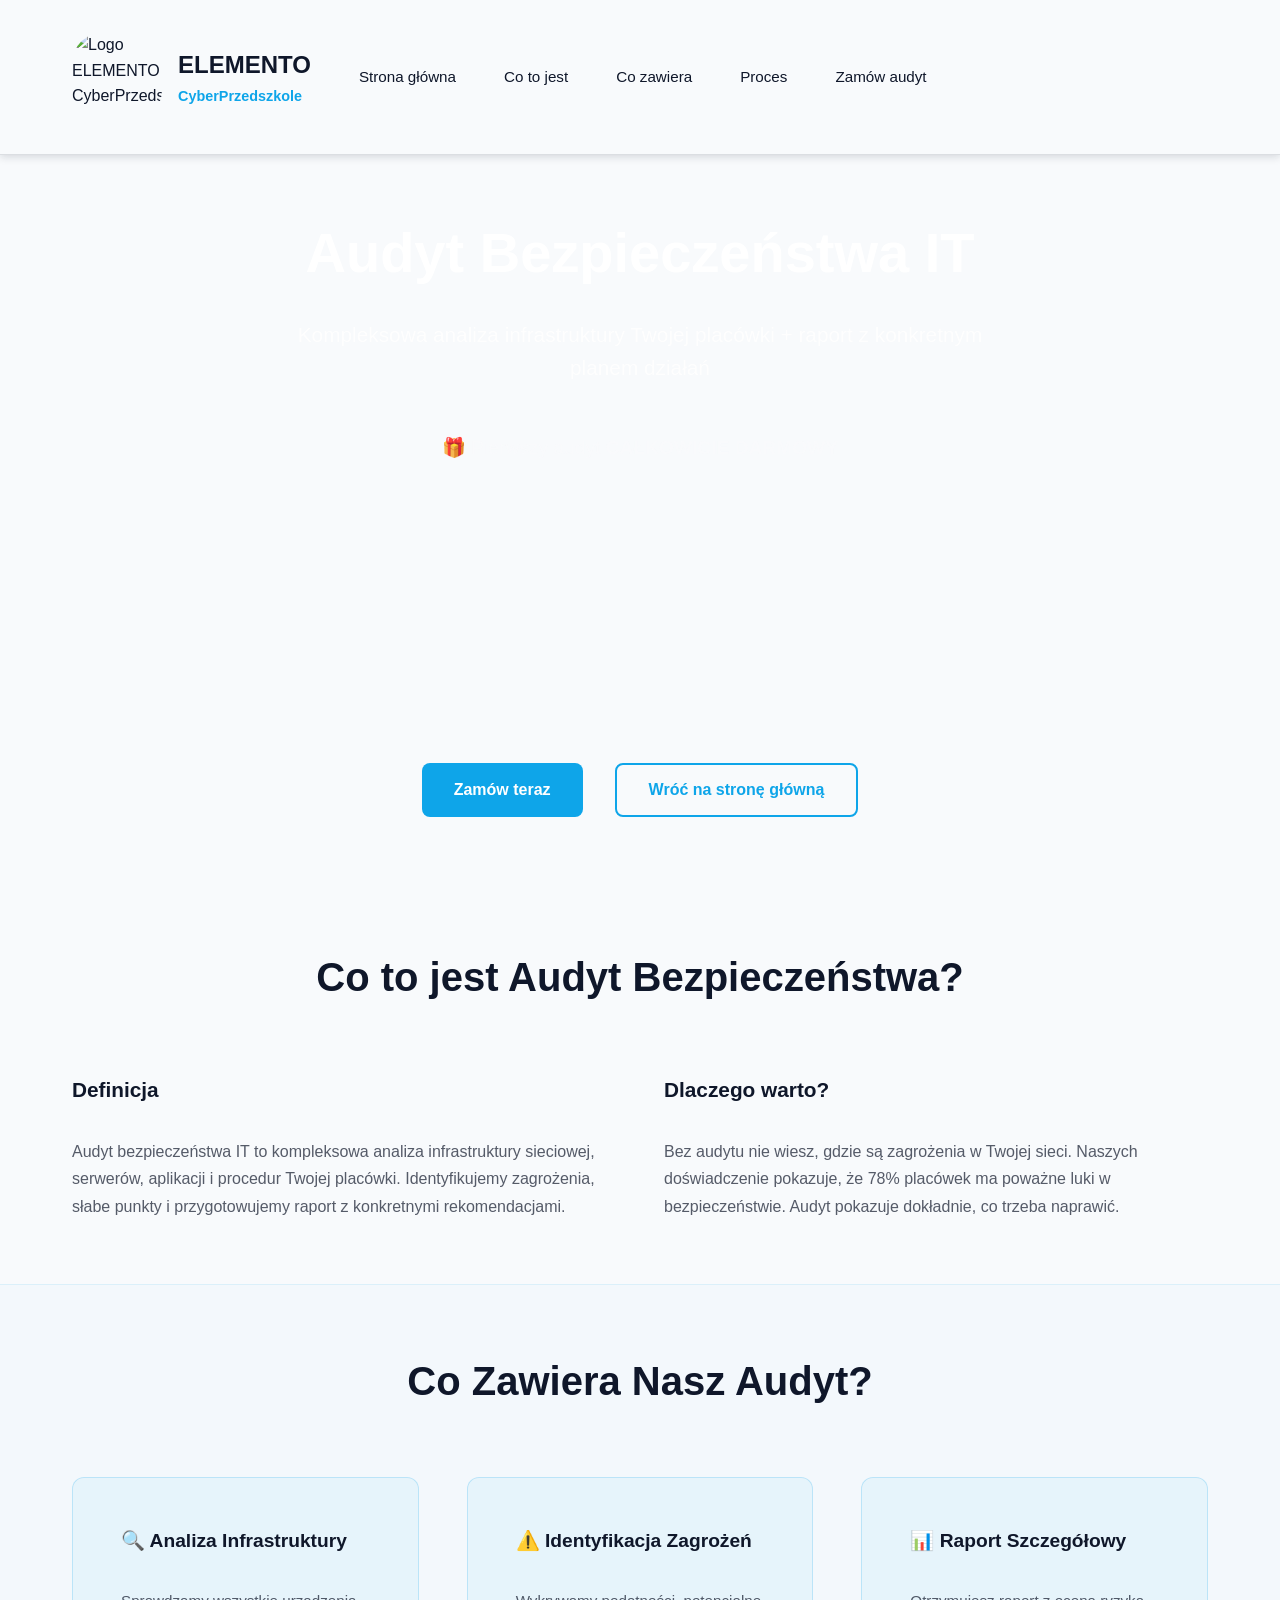
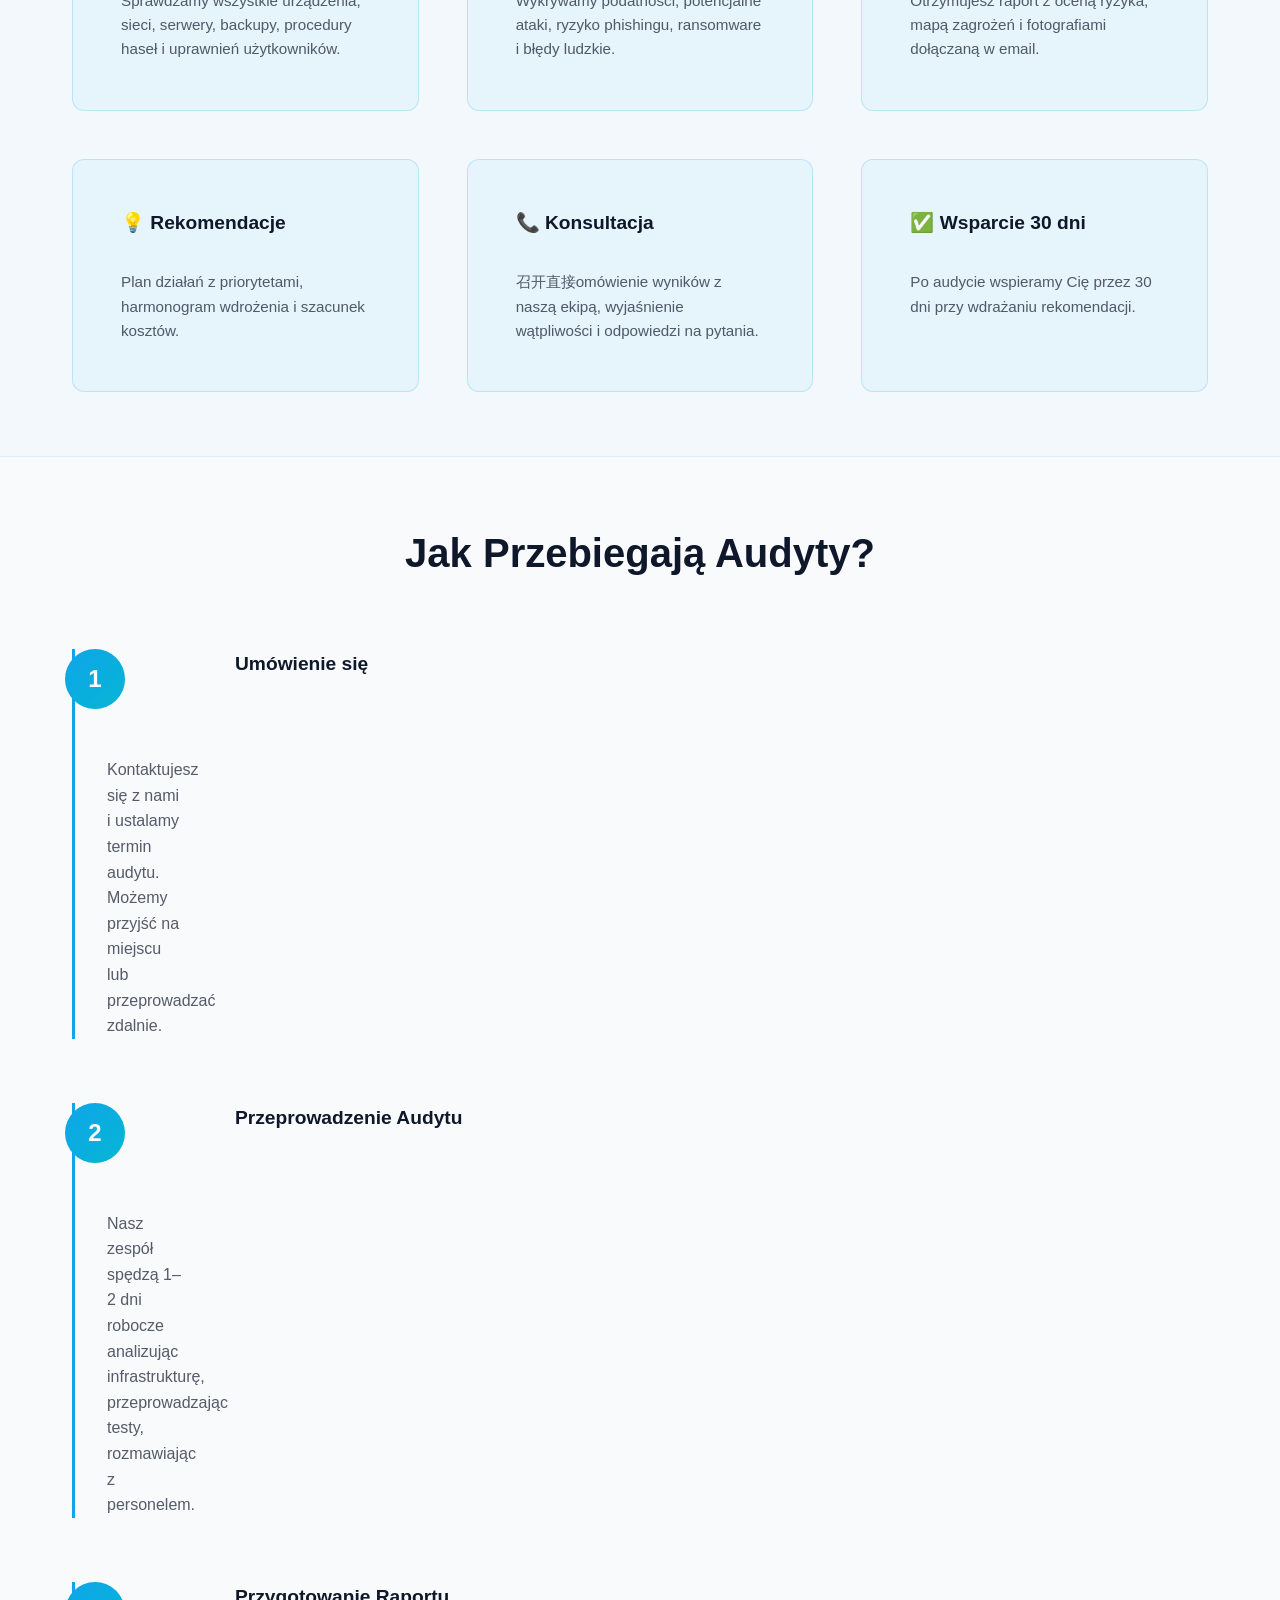
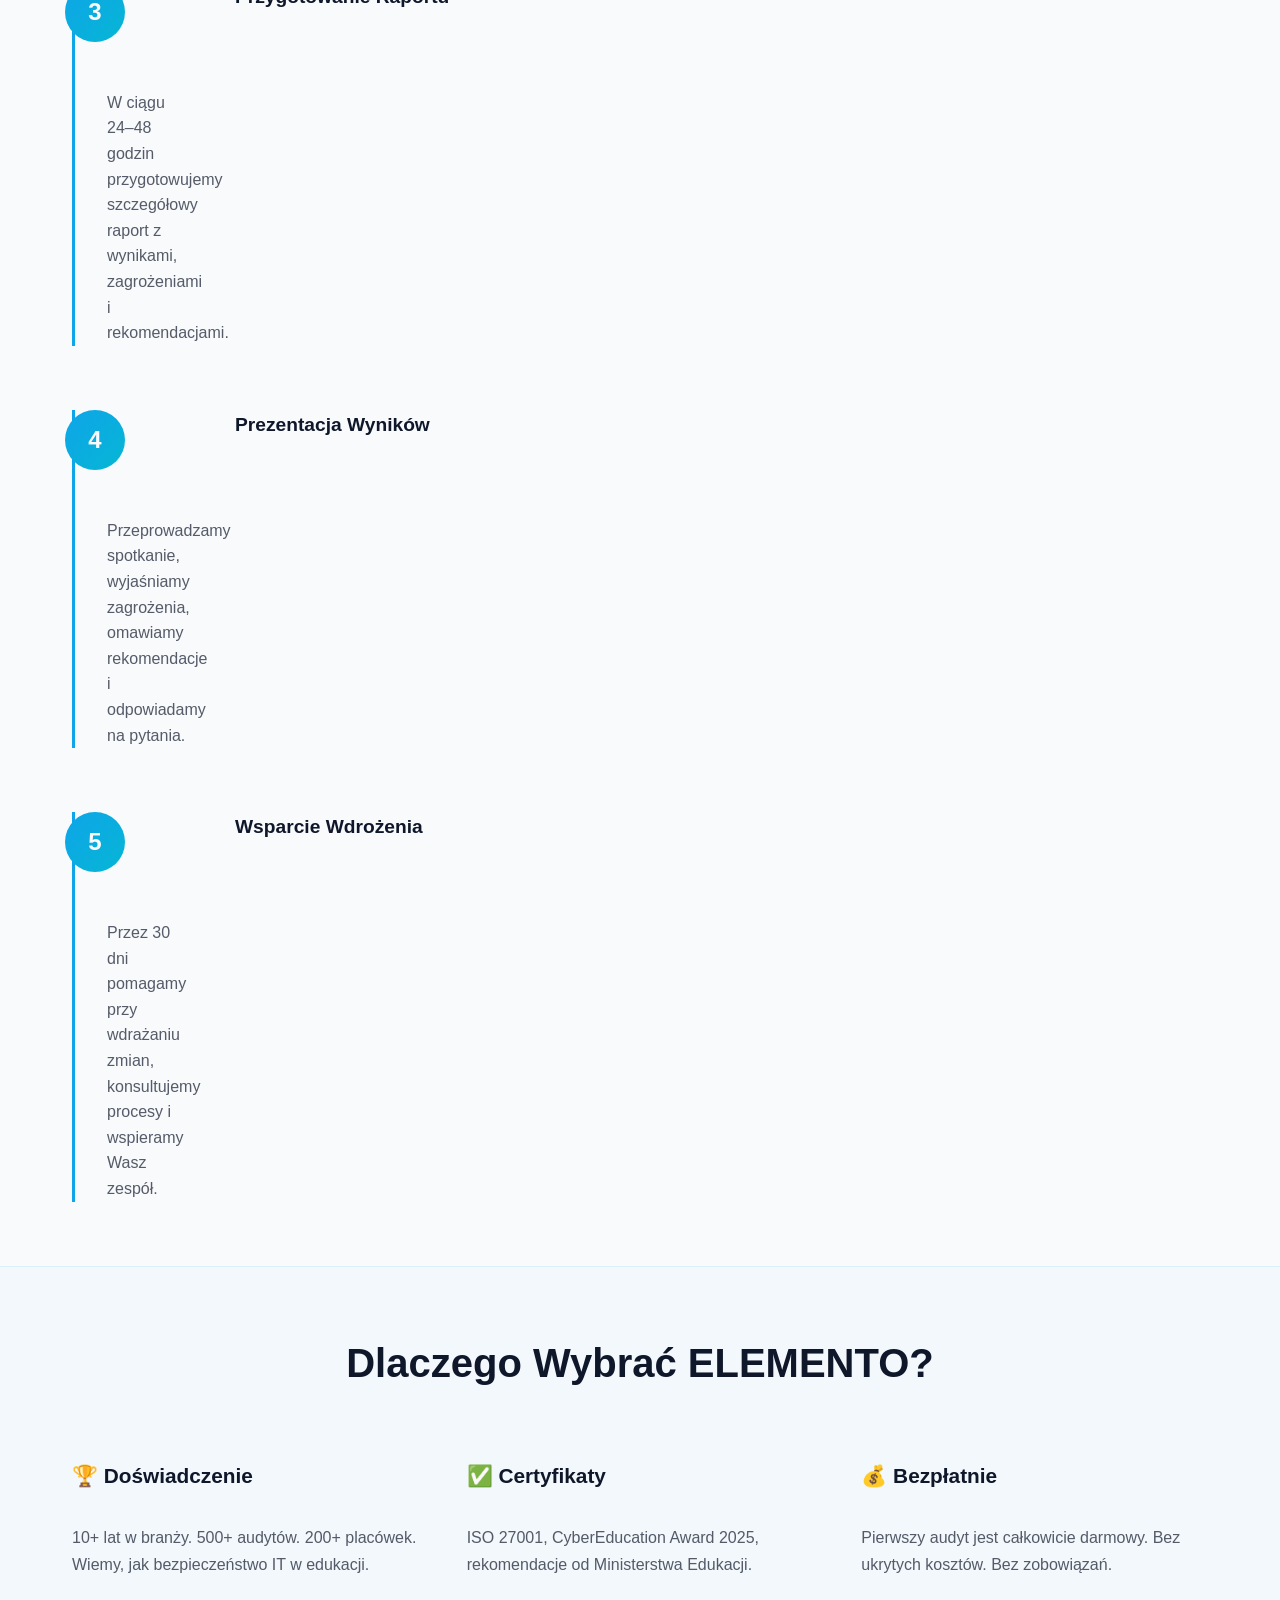
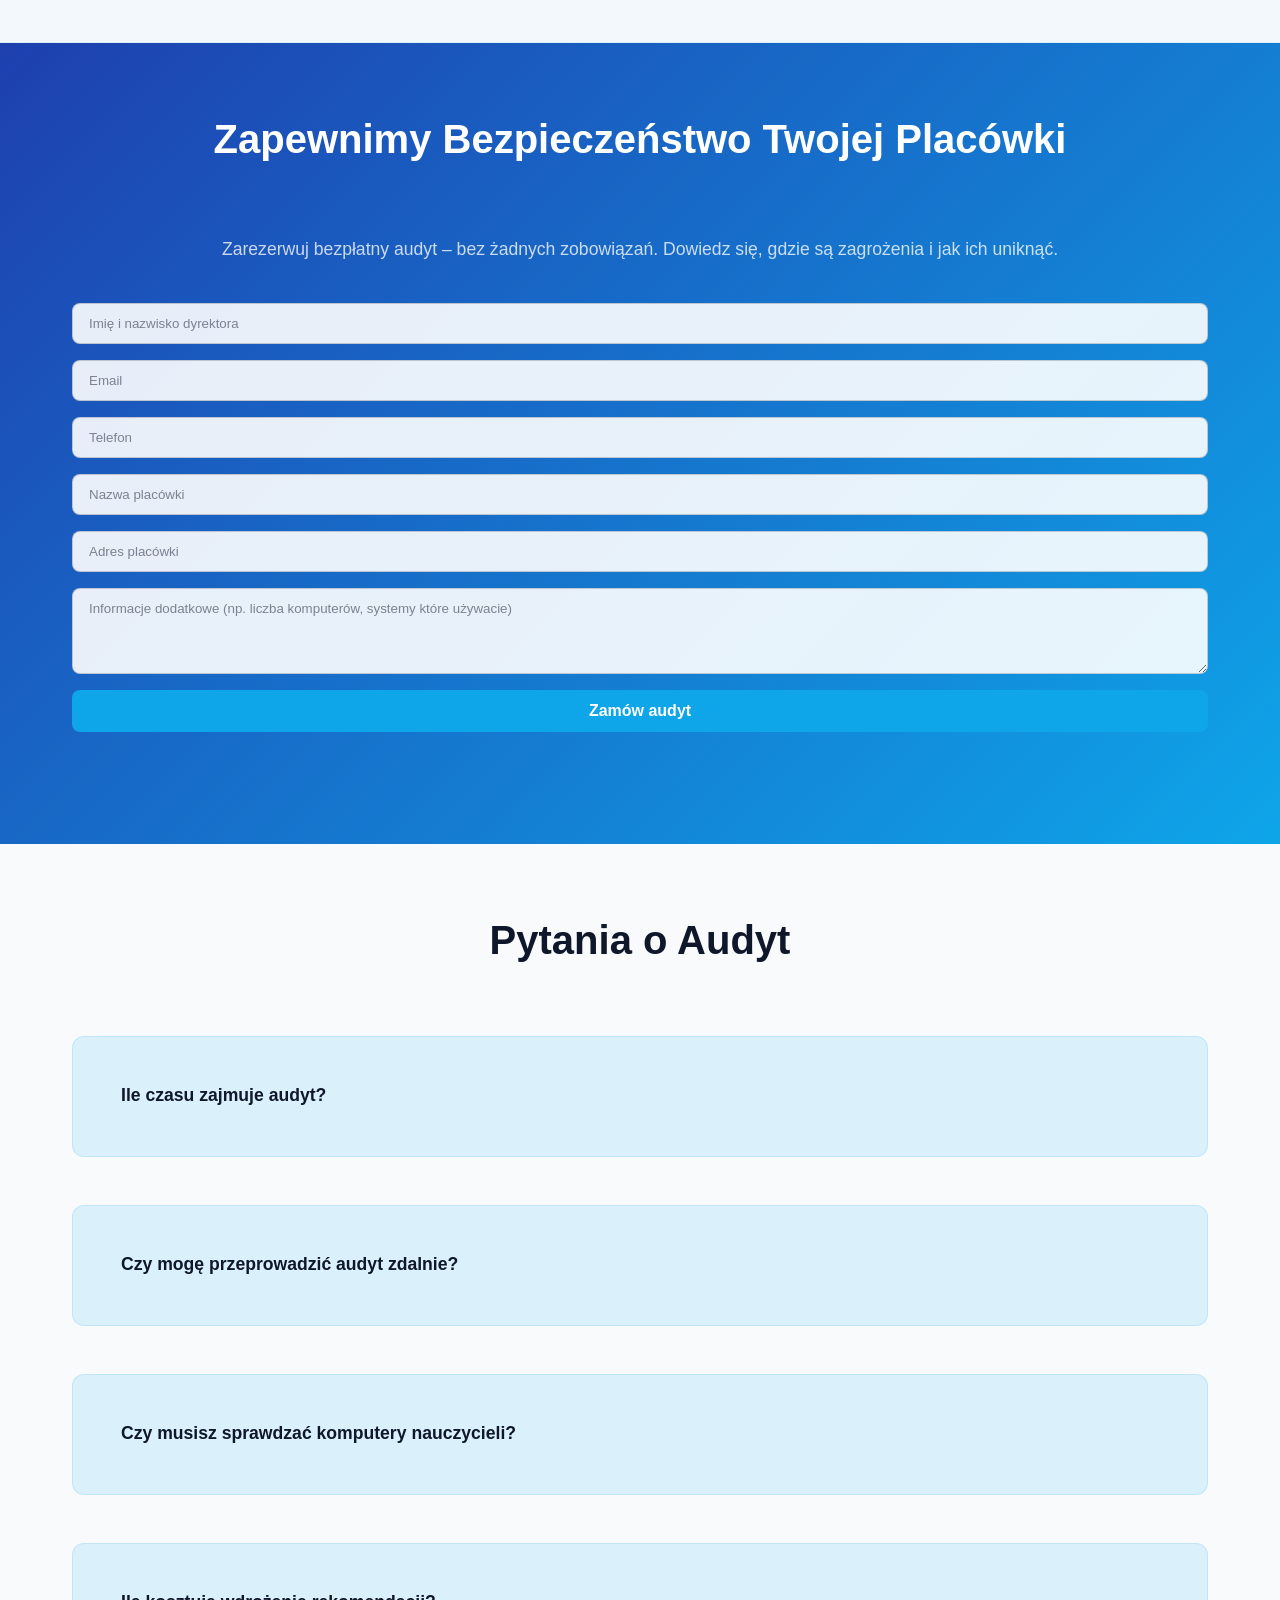
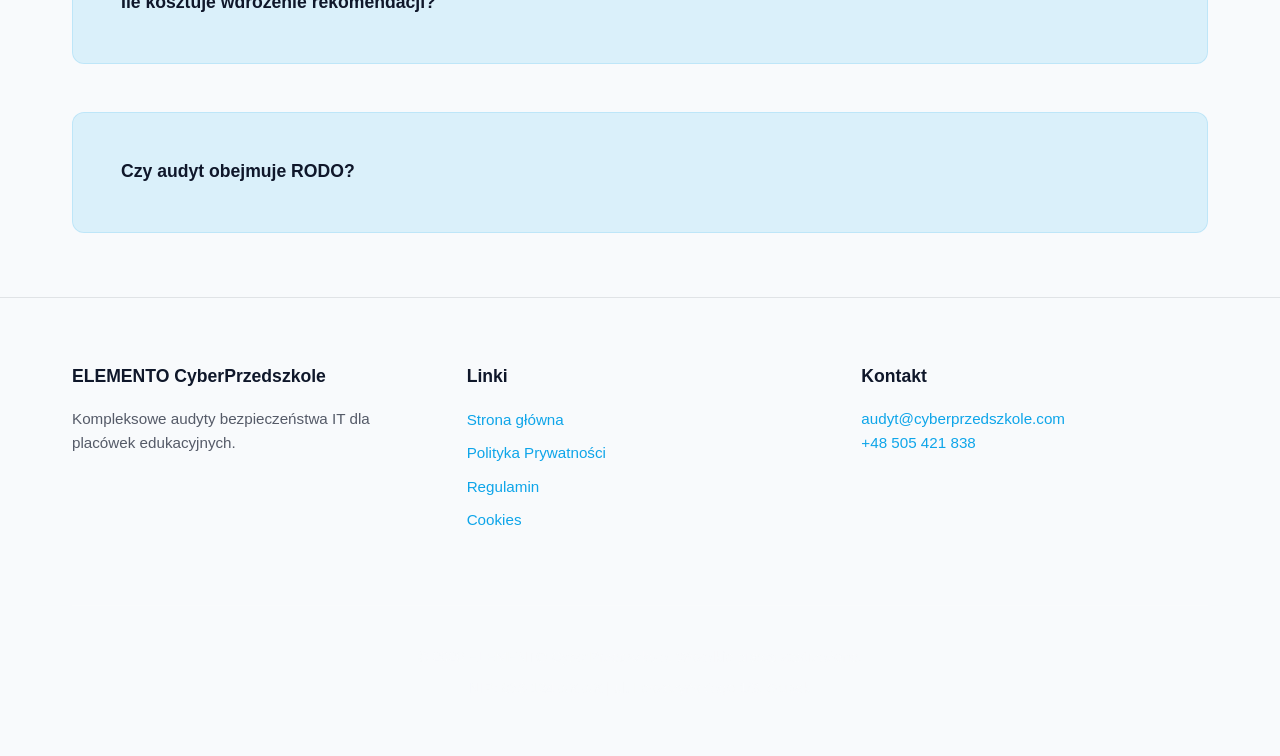
==== cyberprzedszkole-obecny-białe/audit.html @ 1badabfc "Add files via upload" ====
<!DOCTYPE html>
<html lang="pl">

<head>
    <meta charset="UTF-8">
    <meta name="viewport" content="width=device-width, initial-scale=1.0">
    <meta http-equiv="X-UA-Compatible" content="ie=edge">

    <!-- Primary Meta Tags -->
    <title>Audyt Bezpieczeństwa IT – ELEMENTO CyberPrzedszkole</title>
    <meta name="title" content="Audyt Bezpieczeństwa IT dla Placówek Edukacyjnych">
    <meta name="description" content="Darmowy audyt bezpieczeństwa IT. Kompleksowa analiza infrastruktury, raport z zagrożeniami, rekomendacje wdrożeniowe. Dla przedszkoli i szkół.">
    <meta name="keywords" content="audyt IT, bezpieczeństwo IT, RODO, ochrona danych, przedszkole, szkoła">
    <meta name="author" content="ELEMENTO CyberPrzedszkole">
    <meta name="robots" content="index, follow">

    <!-- Open Graph -->
    <meta property="og:type" content="website">
    <meta property="og:title" content="Audyt Bezpieczeństwa IT">
    <meta property="og:description" content="Darmowy audyt bezpieczeństwa IT dla placówek edukacyjnych.">
    <meta property="og:locale" content="pl_PL">

    <!-- Favicon -->
    <link rel="icon" type="image/png" href="/pirtrues/favicon.png">

    <!-- Stylesheet -->
    <link rel="stylesheet" href="style.css">
</head>

<body>

    <!-- ================= HEADER ================= -->
    <header class="main-header">
        <div class="container header-wrapper">
            <div class="logo-section">
                <img src="/pirtrues/elementologo.png" alt="Logo ELEMENTO CyberPrzedszkole" class="logo-img">
                <div class="logo-text">
                    <h1 class="logo-title">ELEMENTO</h1>
                    <span class="logo-subtitle">CyberPrzedszkole</span>
                </div>
            </div>
            <div class="menu-toggle" aria-label="Przełącz menu">☰</div>
            <nav class="nav-main">
                <ul class="nav-list">
                    <li><a href="/">Strona główna</a></li>
                    <li><a href="#what">Co to jest</a></li>
                    <li><a href="#includes">Co zawiera</a></li>
                    <li><a href="#process">Proces</a></li>
                    <li><a href="#cta">Zamów audyt</a></li>
                </ul>
            </nav>
        </div>
    </header>

    <!-- ================= HERO SECTION ================= -->
    <section id="hero" class="hero-section audit-hero">
        <div class="container">
            <h1 class="hero-title">Audyt Bezpieczeństwa IT</h1>
            <p class="hero-subtitle">Kompleksowa analiza infrastruktury Twojej placówki + raport z konkretnym planem działań</p>
            <p style="color: rgba(248, 250, 252, 0.9); font-size: 1.2rem; margin-top: 20px;">🎁 Pierwszy audyt <strong>CAŁKOWICIE DARMOWY</strong></p>
            <div class="hero-cta">
                <button class="btn-primary" onclick="document.getElementById('cta').scrollIntoView({behavior:'smooth'})">Zamów teraz</button>
                <a href="/" class="btn-secondary">Wróć na stronę główną</a>
            </div>
        </div>
    </section>

    <!-- ================= WHAT IS AUDIT ================= -->
    <section id="what" class="content-section">
        <div class="container">
            <h2 class="section-title">Co to jest Audyt Bezpieczeństwa?</h2>
            <div class="two-col">
                <div>
                    <h3>Definicja</h3>
                    <p>Audyt bezpieczeństwa IT to kompleksowa analiza infrastruktury sieciowej, serwerów, aplikacji i procedur Twojej placówki. Identyfikujemy zagrożenia, słabe punkty i przygotowujemy raport z konkretnymi rekomendacjami.</p>
                </div>
                <div>
                    <h3>Dlaczego warto?</h3>
                    <p>Bez audytu nie wiesz, gdzie są zagrożenia w Twojej sieci. Naszych doświadczenie pokazuje, że 78% placówek ma poważne luki w bezpieczeństwie. Audyt pokazuje dokładnie, co trzeba naprawić.</p>
                </div>
            </div>
        </div>
    </section>

    <!-- ================= WHAT INCLUDES ================= -->
    <section id="includes" class="content-section alt-bg">
        <div class="container">
            <h2 class="section-title">Co Zawiera Nasz Audyt?</h2>
            <div class="features-grid">
                <div class="feature-card">
                    <h3>🔍 Analiza Infrastruktury</h3>
                    <p>Sprawdzamy wszystkie urządzenia, sieci, serwery, backupy, procedury haseł i uprawnień użytkowników.</p>
                </div>
                <div class="feature-card">
                    <h3>⚠️ Identyfikacja Zagrożeń</h3>
                    <p>Wykrywamy podatności, potencjalne ataki, ryzyko phishingu, ransomware i błędy ludzkie.</p>
                </div>
                <div class="feature-card">
                    <h3>📊 Raport Szczegółowy</h3>
                    <p>Otrzymujesz raport z oceną ryzyka, mapą zagrożeń i fotografiami dołączaną w email.</p>
                </div>
                <div class="feature-card">
                    <h3>💡 Rekomendacje</h3>
                    <p>Plan działań z priorytetami, harmonogram wdrożenia i szacunek kosztów.</p>
                </div>
                <div class="feature-card">
                    <h3>📞 Konsultacja</h3>
                    <p>召开直接omówienie wyników z naszą ekipą, wyjaśnienie wątpliwości i odpowiedzi na pytania.</p>
                </div>
                <div class="feature-card">
                    <h3>✅ Wsparcie 30 dni</h3>
                    <p>Po audycie wspieramy Cię przez 30 dni przy wdrażaniu rekomendacji.</p>
                </div>
            </div>
        </div>
    </section>

    <!-- ================= PROCESS ================= -->
    <section id="process" class="content-section">
        <div class="container">
            <h2 class="section-title">Jak Przebiegają Audyty?</h2>
            <div class="timeline">
                <div class="timeline-item">
                    <div class="timeline-num">1</div>
                    <h3>Umówienie się</h3>
                    <p>Kontaktujesz się z nami i ustalamy termin audytu. Możemy przyjść na miejscu lub przeprowadzać zdalnie.</p>
                </div>
                <div class="timeline-item">
                    <div class="timeline-num">2</div>
                    <h3>Przeprowadzenie Audytu</h3>
                    <p>Nasz zespół spędzą 1–2 dni robocze analizując infrastrukturę, przeprowadzając testy, rozmawiając z personelem.</p>
                </div>
                <div class="timeline-item">
                    <div class="timeline-num">3</div>
                    <h3>Przygotowanie Raportu</h3>
                    <p>W ciągu 24–48 godzin przygotowujemy szczegółowy raport z wynikami, zagrożeniami i rekomendacjami.</p>
                </div>
                <div class="timeline-item">
                    <div class="timeline-num">4</div>
                    <h3>Prezentacja Wyników</h3>
                    <p>Przeprowadzamy spotkanie, wyjaśniamy zagrożenia, omawiamy rekomendacje i odpowiadamy na pytania.</p>
                </div>
                <div class="timeline-item">
                    <div class="timeline-num">5</div>
                    <h3>Wsparcie Wdrożenia</h3>
                    <p>Przez 30 dni pomagamy przy wdrażaniu zmian, konsultujemy procesy i wspieramy Wasz zespół.</p>
                </div>
            </div>
        </div>
    </section>

    <!-- ================= WHY US ================= -->
    <section class="content-section alt-bg">
        <div class="container">
            <h2 class="section-title">Dlaczego Wybrać ELEMENTO?</h2>
            <div class="three-col">
                <div>
                    <h3>🏆 Doświadczenie</h3>
                    <p>10+ lat w branży. 500+ audytów. 200+ placówek. Wiemy, jak bezpieczeństwo IT w edukacji.</p>
                </div>
                <div>
                    <h3>✅ Certyfikaty</h3>
                    <p>ISO 27001, CyberEducation Award 2025, rekomendacje od Ministerstwa Edukacji.</p>
                </div>
                <div>
                    <h3>💰 Bezpłatnie</h3>
                    <p>Pierwszy audyt jest całkowicie darmowy. Bez ukrytych kosztów. Bez zobowiązań.</p>
                </div>
            </div>
        </div>
    </section>

    <!-- ================= CTA SECTION ================= -->
    <section id="cta" class="cta-section">
        <div class="container">
            <h2 class="section-title">Zapewnimy Bezpieczeństwo Twojej Placówki</h2>
            <p style="text-align: center; font-size: 1.1rem; color: rgba(248, 250, 252, 0.8); margin-bottom: 40px;">Zarezerwuj bezpłatny audyt – bez żadnych zobowiązań. Dowiedz się, gdzie są zagrożenia i jak ich uniknąć.</p>

            <form class="contact-form" id="auditForm" novalidate>
                <input type="text" name="name" placeholder="Imię i nazwisko dyrektora" required>
                <input type="email" name="email" placeholder="Email" required>
                <input type="tel" name="phone" placeholder="Telefon" required>
                <input type="text" name="organization" placeholder="Nazwa placówki" required>
                <input type="text" name="address" placeholder="Adres placówki" required>
                <textarea name="message" placeholder="Informacje dodatkowe (np. liczba komputerów, systemy które używacie)" rows="4"></textarea>
                <button type="submit" class="btn-primary" style="width: 100%;">Zamów audyt</button>
                <div id="auditFormMessage" class="form-message"></div>
            </form>
        </div>
    </section>

    <!-- ================= FAQ ================= -->
    <section class="content-section">
        <div class="container">
            <h2 class="section-title">Pytania o Audyt</h2>
            <div class="faq-grid" style="grid-template-columns: 1fr;">
                <div class="faq-item">
                    <button class="faq-btn">Ile czasu zajmuje audyt?</button>
                    <div class="faq-content">
                        <p>Audyt trwa 1–2 dni robocze na miejscu (lub całkowicie zdalnie). Raport przygotowujemy w ciągu 24–48 godzin.</p>
                    </div>
                </div>
                <div class="faq-item">
                    <button class="faq-btn">Czy mogę przeprowadzić audyt zdalnie?</button>
                    <div class="faq-content">
                        <p>Oczywiście. Część audytów robimy zdalnie z full wsparciem naszego zespołu. Decydujemy razem, która forma będzie lepsza.</p>
                    </div>
                </div>
                <div class="faq-item">
                    <button class="faq-btn">Czy musisz sprawdzać komputery nauczycieli?</button>
                    <div class="faq-content">
                        <p>Tak, ale dyskretnie i z pełnym poszanowaniem prywatności. Sprawdzamy bezpieczeństwo, nie zawartość. Pracownicy są informowani z góry.</p>
                    </div>
                </div>
                <div class="faq-item">
                    <button class="faq-btn">Ile kosztuje wdrożenie rekomendacji?</button>
                    <div class="faq-content">
                        <p>Zależy od zakresu. W raporcie wskazujemy priorytety i szacunkowe koszty. Możesz wdrażać etapowo, zaczynając od najbardziej krytycznych zmian.</p>
                    </div>
                </div>
                <div class="faq-item">
                    <button class="faq-btn">Czy audyt obejmuje RODO?</button>
                    <div class="faq-content">
                        <p>Tak, sprawdzamy pełną zgodność z RODO: procedury przetwarzania danych, backupy, bezpieczeństwo informacji o uczniach.</p>
                    </div>
                </div>
            </div>
        </div>
    </section>

    <!-- ================= FOOTER ================= -->
    <footer class="footer">
        <div class="container">
            <div class="footer-content">
                <div class="footer-section">
                    <h3>ELEMENTO CyberPrzedszkole</h3>
                    <p>Kompleksowe audyty bezpieczeństwa IT dla placówek edukacyjnych.</p>
                </div>
                <div class="footer-section">
                    <h4>Linki</h4>
                    <ul>
                        <li><a href="/">Strona główna</a></li>
                        <li><a href="/privacy.html">Polityka Prywatności</a></li>
                        <li><a href="/terms.html">Regulamin</a></li>
                        <li><a href="/cookies.html">Cookies</a></li>
                    </ul>
                </div>
                <div class="footer-section">
                    <h4>Kontakt</h4>
                    <p><a href="mailto:audyt@cyberprzedszkole.com">audyt@cyberprzedszkole.com</a></p>
                    <p><a href="tel:+48505421838">+48 505 421 838</a></p>
                </div>
            </div>
            <div class="footer-bottom">
                <p>&copy; 2026 ELEMENTO CyberPrzedszkole. Wszelkie prawa zastrzeżone.</p>
                <p>NIP: 839-124-XX-XX | ul. Leszczyńskiego 1/3, Słupsk</p>
            </div>
        </div>
    </footer>

    <!-- Back to Top Button -->
    <button id="backToTop" class="back-to-top" aria-label="Powrot do góry">↑</button>

    <script src="script.js"></script>
    <script>
        // Overwrite form handling for audit page
        const auditForm = document.getElementById('auditForm');
        const auditFormMessage = document.getElementById('auditFormMessage');

        if (auditForm) {
            auditForm.addEventListener('submit', function(e) {
                e.preventDefault();

                const name = this.name.value.trim();
                const email = this.email.value.trim();
                const phone = this.phone.value.trim();
                const organization = this.organization.value.trim();
                const address = this.address.value.trim();

                if (!name || !email || !phone || !organization || !address) {
                    auditFormMessage.textContent = 'Proszę wypełnić wszystkie wymagane pola';
                    auditFormMessage.style.color = '#ef4444';
                    return;
                }

                if (!validateEmail(email)) {
                    auditFormMessage.textContent = 'Niepoprawny adres email';
                    auditFormMessage.style.color = '#ef4444';
                    return;
                }

                auditFormMessage.textContent = 'Dziękujemy! Skontaktujemy się z Tobą w ciągu 24 godzin.';
                auditFormMessage.style.color = '#10b981';
                this.reset();
            });
        }

        function validateEmail(email) {
            const regex = /^[^\s@]+@[^\s@]+\.[^\s@]+$/;
            return regex.test(email);
        }
    </script>
</body>

</html>
---- cyberprzedszkole-obecny-białe/style.css ----
/* ================= RESET I ZMIENNE ================= */

:root {
    --color-dark: #f8fafc;
    --color-light: #ffffff;
    --color-primary: #0ea5e9;
    --color-secondary: #1e40af;
    --color-accent: #06b6d4;
    --color-text: #0f172a;
    --color-text-light: rgba(15, 23, 42, 0.7);
    --font-primary: -apple-system, BlinkMacSystemFont, 'Segoe UI', Roboto, sans-serif;
    --spacing-xs: 0.5rem;
    --spacing-sm: 1rem;
    --spacing-md: 2rem;
    --spacing-lg: 3rem;
    --spacing-xl: 4rem;
    --transition: all 0.3s ease;
}

* {
    margin: 0;
    padding: 0;
    box-sizing: border-box;
}

html {
    scroll-behavior: smooth;
}

body {
    font-family: var(--font-primary);
    background-color: var(--color-dark);
    color: var(--color-text);
    line-height: 1.6;
    font-size: 16px;
    font-display: swap;
}

.container {
    max-width: 1200px;
    margin: 0 auto;
    padding: 0 var(--spacing-md);
}

a {
    color: inherit;
    text-decoration: none;
    transition: var(--transition);
}


/* ================= HEADER ================= */

.main-header {
    background-color: var(--color-dark);
    border-bottom: 1px solid rgba(15, 23, 42, 0.12);
    padding: var(--spacing-md) 0;
    position: sticky;
    top: 0;
    z-index: 1000;
    box-shadow: 0 2px 8px rgba(15, 23, 42, 0.15);
}

.header-wrapper {
    display: flex;
    justify-content: space-between;
    align-items: center;
    gap: var(--spacing-lg);
}

.logo-section {
    display: flex;
    align-items: center;
    gap: var(--spacing-sm);
    flex-shrink: 0;
}

.logo-img {
    width: 90px;
    border-radius: 32px;
    height: auto;
    aspect-ratio: 1;
}

.logo-text {
    display: flex;
    flex-direction: column;
}

.logo-title {
    font-size: 1.5rem;
    font-weight: 700;
    color: var(--color-text);
    margin: 0;
}

.logo-subtitle {
    font-size: 0.9rem;
    color: var(--color-primary);
    font-weight: 600;
}

.nav-main {
    flex: 1;
}

.nav-list {
    display: flex;
    list-style: none;
    gap: var(--spacing-lg);
}

.nav-list a {
    color: var(--color-text);
    font-weight: 500;
    font-size: 0.95rem;
    position: relative;
}

.nav-list a::after {
    content: '';
    position: absolute;
    bottom: -5px;
    left: 0;
    width: 0;
    height: 2px;
    background-color: var(--color-primary);
    transition: var(--transition);
}

.nav-list a:hover::after {
    width: 100%;
}

.menu-toggle {
    display: none;
    font-size: 1.8rem;
    cursor: pointer;
    color: var(--color-light);
    background: none;
    border: none;
}


/* ================= HERO SECTION ================= */

.hero-section {
    background-image: url('/pirtrues/tlo_biale.jpg');
    background-size: cover;
    background-position: center;
    background-repeat: no-repeat;
    color: var(--color-light);
    padding: var(--spacing-xl) var(--spacing-md);
    text-align: center;
    min-height: 80vh;
    display: flex;
    align-items: center;
    justify-content: center;
}

.hero-title {
    font-size: 3.5rem;
    font-weight: 700;
    margin-bottom: var(--spacing-md);
    line-height: 1.2;
}

.hero-subtitle {
    font-size: 1.3rem;
    margin-bottom: var(--spacing-lg);
    opacity: 0.95;
    max-width: 700px;
    margin-left: auto;
    margin-right: auto;
}

.hero-cta {
    display: flex;
    gap: var(--spacing-md);
    justify-content: center;
    flex-wrap: wrap;
    margin-top: 300px;
}


/* ================= BUTTONS ================= */

.btn-primary {
    color: #ffffff;
    padding: 12px 32px;
    font-size: 1rem;
    font-weight: 600;
    border: none;
    border-radius: 8px;
    cursor: pointer;
    transition: var(--transition);
    background: var(--color-primary);
}

.btn-primary:hover {
    transform: translateY(-2px);
    box-shadow: 0 8px 16px rgba(14, 165, 233, 0.25);
}

.btn-secondary {
    background-color: transparent;
    color: var(--color-primary);
    padding: 12px 32px;
    font-size: 1rem;
    font-weight: 600;
    border: 2px solid var(--color-primary);
    border-radius: 8px;
    cursor: pointer;
    transition: var(--transition);
}

.btn-secondary:hover {
    background-color: rgba(14, 165, 233, 0.1);
    color: var(--color-primary);
}


/* ================= ABOUT SECTION ================= */

.about-section {
    background-color: var(--color-dark);
    padding: var(--spacing-xl) var(--spacing-md);
    border-top: 1px solid rgba(15, 23, 42, 0.12);
}

.about-content {
    display: grid;
    grid-template-columns: 1fr 1fr;
    gap: var(--spacing-xl);
    align-items: center;
}

.about-text h2 {
    font-size: 2.5rem;
    margin-bottom: var(--spacing-md);
    color: var(--color-text);
}

.about-text p {
    font-size: 1.05rem;
    color: var(--color-text-light);
    margin-bottom: var(--spacing-md);
    line-height: 1.8;
}

.about-list {
    list-style: none;
    margin-top: var(--spacing-lg);
}

.about-list li {
    padding: var(--spacing-sm) 0;
    color: var(--color-primary);
    font-weight: 500;
    font-size: 1.05rem;
}

.about-stats {
    display: grid;
    grid-template-columns: repeat(3, 1fr);
    gap: var(--spacing-md);
}

.stat-small {
    background: rgba(255, 255, 255, 0.05);
    padding: var(--spacing-lg);
    border-radius: 12px;
    text-align: center;
    border: 1px solid rgba(14, 165, 233, 0.2);
}

.stat-small .number {
    font-size: 2.5rem;
    font-weight: 700;
    color: var(--color-primary);
    display: block;
}

.stat-small p {
    font-size: 0.95rem;
    color: rgba(248, 250, 252, 0.7);
    margin-top: var(--spacing-sm);
}


/* ================= SECTION TITLE ================= */

.section-title {
    font-size: 2.5rem;
    font-weight: 700;
    text-align: center;
    margin-bottom: var(--spacing-xl);
    color: var(--color-text);
}


/* ================= PROCESS SECTION ================= */

.process-section {
    background-color: var(--color-dark);
    padding: var(--spacing-xl) var(--spacing-md);
}

.process-grid {
    display: grid;
    grid-template-columns: repeat(3, 1fr);
    gap: var(--spacing-md);
}

.process-card {
    background: rgba(14, 165, 233, 0.05);
    padding: var(--spacing-lg);
    border-radius: 12px;
    border: 1px solid rgba(14, 165, 233, 0.2);
    text-align: center;
    transition: var(--transition);
}

.process-card:hover {
    border-color: var(--color-primary);
    box-shadow: 0 8px 24px rgba(14, 165, 233, 0.1);
    transform: translateY(-4px);
}

.process-card .number {
    display: block;
    font-size: 2rem;
    font-weight: 700;
    color: var(--color-primary);
    margin-bottom: var(--spacing-sm);
}

.process-card h3 {
    font-size: 1.3rem;
    margin-bottom: var(--spacing-sm);
    color: var(--color-text);
}

.process-card p {
    font-size: 0.95rem;
    color: var(--color-text-light);
    line-height: 1.6;
}


/* ================= PILLARS SECTION ================= */

.pillars-section {
    background-color: var(--color-dark);
    padding: var(--spacing-xl) var(--spacing-md);
}

.pillars-grid {
    display: grid;
    grid-template-columns: repeat(2, 1fr);
    gap: var(--spacing-lg);
}

.pillar {
    background: linear-gradient(135deg, rgba(30, 64, 175, 0.1) 0%, rgba(14, 165, 233, 0.1) 100%);
    padding: var(--spacing-lg);
    border-radius: 12px;
    border-left: 4px solid var(--color-primary);
}

.pillar h3 {
    font-size: 1.3rem;
    color: var(--color-text);
    margin-bottom: var(--spacing-sm);
}

.pillar p {
    color: var(--color-text-light);
    font-size: 0.95rem;
    line-height: 1.6;
}


/* ================= PRICING SECTION ================= */

.pricing-section {
    background: linear-gradient(135deg, rgba(248, 250, 252, 0.5), rgba(14, 165, 233, 0.08));
    padding: var(--spacing-xl) var(--spacing-md);
    border-top: 1px solid rgba(15, 23, 42, 0.08);
    border-bottom: 1px solid rgba(15, 23, 42, 0.08);
}

.pricing-section .section-subtitle {
    text-align: center;
    max-width: 760px;
    margin: 0 auto var(--spacing-xl);
    color: var(--color-text-light);
    font-size: 1.05rem;
    line-height: 1.6;
}

.pricing-grid {
    display: grid;
    grid-template-columns: repeat(3, 1fr);
    gap: var(--spacing-lg);
}

.pricing-card {
    background: rgba(255, 255, 255, 0.08);
    padding: var(--spacing-lg);
    border-radius: 18px;
    border: 1px solid rgba(15, 23, 42, 0.12);
    box-shadow: 0 14px 30px rgba(15, 23, 42, 0.08);
    transition: var(--transition);
    display: flex;
    flex-direction: column;
    min-height: 420px;
}

.pricing-card:hover {
    transform: translateY(-6px);
    border-color: rgba(14, 165, 233, 0.25);
    box-shadow: 0 18px 40px rgba(15, 23, 42, 0.12);
}

.pricing-title {
    font-size: 1.6rem;
    color: var(--color-text);
    margin-bottom: var(--spacing-sm);
}

.pricing-features {
    list-style: none;
    margin: 0;
    padding: 0;
    color: var(--color-text-light);
    flex: 1;
}

.pricing-features li {
    padding: 0.6rem 0;
    border-bottom: 1px solid rgba(15, 23, 42, 0.12);
    font-size: 0.98rem;
}

.pricing-features li:last-child {
    border-bottom: none;
}

.pricing-footer {
    margin-top: var(--spacing-lg);
}

.pricing-price {
    font-size: 2rem;
    font-weight: 700;
    color: var(--color-primary);
}

.pricing-note {
    display: block;
    color: var(--color-text-light);
    font-size: 0.9rem;
    margin-top: 0.25rem;
}

.pricing-badge {
    display: inline-flex;
    align-items: center;
    gap: 0.4rem;
    font-size: 0.9rem;
    font-weight: 700;
    color: var(--color-dark);
    background: rgba(14, 165, 233, 0.9);
    border: 1px solid rgba(15, 23, 42, 0.2);
    border-radius: 999px;
    padding: 0.35rem 0.9rem;
    margin-bottom: var(--spacing-md);
    box-shadow: 0 6px 18px rgba(15, 23, 42, 0.12);
    text-transform: uppercase;
}

.pricing-cta {
    display: inline-block;
    margin-top: var(--spacing-md);
    padding: 10px 22px;
    border-radius: 10px;
    font-weight: 700;
    text-align: center;
}

@media (max-width: 1024px) {
    .pricing-grid {
        grid-template-columns: repeat(2, 1fr);
    }
}

@media (max-width: 768px) {
    .pricing-grid {
        grid-template-columns: 1fr;
    }
}


/* ================= TESTIMONIALS SECTION ================= */

.testimonials-section {
    background-color: var(--color-dark);
    padding: var(--spacing-xl) var(--spacing-md);
}

.testimonials-grid {
    display: grid;
    grid-template-columns: repeat(2, 1fr);
    gap: var(--spacing-lg);
}

.testimonial {
    background: rgba(14, 165, 233, 0.08);
    padding: var(--spacing-lg);
    border-radius: 12px;
    border-left: 4px solid var(--color-accent);
}

.testimonial p {
    font-size: 1rem;
    color: var(--color-text);
    margin-bottom: var(--spacing-sm);
    font-style: italic;
    line-height: 1.7;
}

.testimonial span {
    display: block;
    font-size: 0.9rem;
    color: var(--color-primary);
    font-weight: 600;
}

.partner-logo {
    background: rgba(14, 165, 233, 0.08);
    padding: var(--spacing-lg);
    border-radius: 12px;
    border: 1px solid rgba(14, 165, 233, 0.2);
    display: flex;
    align-items: center;
    justify-content: center;
    text-align: center;
    font-weight: 600;
    color: var(--color-text);
    transition: var(--transition);
    cursor: pointer;
}


/* ================= PARTNERS SECTION ================= */

.partners-section {
    background-color: var(--color-dark);
    padding: var(--spacing-xl) var(--spacing-md);
    border-top: 1px solid rgba(14, 165, 233, 0.1);
}

.partners-grid {
    display: grid;
    grid-template-columns: repeat(6, 1fr);
    gap: var(--spacing-lg);
    margin-top: var(--spacing-xl);
}

.partner-logo {
    background: rgba(14, 165, 233, 0.08);
    padding: var(--spacing-lg);
    border-radius: 12px;
    border: 1px solid rgba(14, 165, 233, 0.2);
    display: flex;
    align-items: center;
    justify-content: center;
    text-align: center;
    font-weight: 600;
    color: var(--color-text);
    transition: var(--transition);
    cursor: pointer;
}

.partner-logo:hover {
    border-color: var(--color-primary);
    background: rgba(14, 165, 233, 0.15);
    transform: scale(1.05);
}


/* ================= COMPARISON SECTION ================= */

.comparison-section {
    background-color: var(--color-dark);
    padding: var(--spacing-xl) var(--spacing-md);
}

.comparison-grid {
    display: grid;
    grid-template-columns: 1fr 1fr;
    gap: var(--spacing-xl);
    margin-top: var(--spacing-xl);
}

.comparison-card {
    padding: var(--spacing-lg);
    border-radius: 12px;
    border: 2px solid;
}

.comparison-card.before {
    background: rgba(239, 68, 68, 0.05);
    border-color: rgba(239, 68, 68, 0.3);
}

.comparison-card.after {
    background: rgba(16, 185, 129, 0.05);
    border-color: rgba(16, 185, 129, 0.3);
}

.comparison-card h3 {
    font-size: 1.3rem;
    margin-bottom: var(--spacing-lg);
    color: var(--color-text);
}

.comparison-stats {
    display: flex;
    flex-direction: column;
    gap: var(--spacing-md);
}

.stat-item {
    display: flex;
    justify-content: space-between;
    align-items: center;
    padding: var(--spacing-md);
    border-radius: 8px;
    background: rgba(15, 23, 42, 0.08);
}

.stat-item.red {
    border-left: 4px solid #ef4444;
}

.stat-item.green {
    border-left: 4px solid #10b981;
}

.stat-label {
    font-size: 0.95rem;
    color: var(--color-text-light);
}

.stat-value {
    font-size: 1.5rem;
    font-weight: 700;
    color: var(--color-text);
}


/* ================= CERTIFICATES SECTION ================= */

.certificates-section {
    background: rgba(14, 165, 233, 0.02);
    padding: var(--spacing-xl) var(--spacing-md);
    border-top: 1px solid rgba(14, 165, 233, 0.1);
    border-bottom: 1px solid rgba(14, 165, 233, 0.1);
}

.certificates-grid {
    display: grid;
    grid-template-columns: repeat(4, 1fr);
    gap: var(--spacing-lg);
    margin-top: var(--spacing-xl);
}

.certificate-card {
    background: rgba(14, 165, 233, 0.05);
    padding: var(--spacing-lg);
    border-radius: 12px;
    border: 1px solid rgba(14, 165, 233, 0.2);
    text-align: center;
    transition: var(--transition);
}

.certificate-card:hover {
    border-color: var(--color-primary);
    box-shadow: 0 8px 24px rgba(14, 165, 233, 0.1);
    transform: translateY(-4px);
}

.certificate-icon {
    font-size: 2.5rem;
    margin-bottom: var(--spacing-md);
    display: block;
}

.certificate-card h3 {
    font-size: 1.1rem;
    color: var(--color-text);
    margin-bottom: var(--spacing-sm);
}

.certificate-card p {
    color: var(--color-text-light);
    font-size: 0.95rem;
    line-height: 1.6;
}


/* ================= BLOG SECTION ================= */

.blog-section {
    background-color: var(--color-dark);
    padding: var(--spacing-xl) var(--spacing-md);
}

.blog-grid {
    display: grid;
    grid-template-columns: repeat(4, 1fr);
    gap: var(--spacing-lg);
    margin-top: var(--spacing-xl);
}

.blog-card {
    background: rgba(14, 165, 233, 0.05);
    padding: var(--spacing-lg);
    border-radius: 12px;
    border: 1px solid rgba(14, 165, 233, 0.2);
    transition: var(--transition);
}

.blog-card:hover {
    border-color: var(--color-primary);
    box-shadow: 0 8px 24px rgba(14, 165, 233, 0.15);
    transform: translateY(-4px);
}

.blog-category {
    display: inline-block;
    background: rgba(14, 165, 233, 0.2);
    color: var(--color-primary);
    padding: 4px 12px;
    border-radius: 20px;
    font-size: 0.8rem;
    font-weight: 600;
    margin-bottom: var(--spacing-md);
}

.blog-card h3 {
    font-size: 1.15rem;
    color: var(--color-text);
    margin-bottom: var(--spacing-sm);
    line-height: 1.4;
}

.blog-card p {
    color: var(--color-text-light);
    font-size: 0.95rem;
    line-height: 1.6;
    margin-bottom: var(--spacing-md);
    flex-grow: 1;
}

.blog-link {
    color: var(--color-primary);
    font-weight: 600;
    transition: var(--transition);
}

.blog-link:hover {
    color: var(--color-accent);
}


/* ================= NEWSLETTER SECTION ================= */

.newsletter-section {
    background: rgba(248, 250, 252, 0.8);
    padding: var(--spacing-xl) var(--spacing-md);
    border: 1px solid rgba(15, 23, 42, 0.1);
    border-radius: 16px;
    margin: var(--spacing-xl) var(--spacing-md);
}

.newsletter-content {
    display: grid;
    grid-template-columns: 1fr 1fr;
    gap: var(--spacing-lg);
    align-items: center;
}

.newsletter-text h2 {
    font-size: 1.8rem;
    color: var(--color-text);
    margin-bottom: var(--spacing-md);
}

.newsletter-text p {
    color: var(--color-text-light);
    font-size: 1rem;
    line-height: 1.6;
}

.newsletter-form {
    display: flex;
    gap: var(--spacing-sm);
}

.newsletter-form input {
    flex: 1;
    padding: 12px 16px;
    background-color: rgba(255, 255, 255, 0.9);
    border: 1px solid rgba(15, 23, 42, 0.2);
    border-radius: 8px;
    color: var(--color-text);
    font-family: inherit;
    transition: var(--transition);
}

.newsletter-form input:focus {
    outline: none;
    border-color: var(--color-primary);
    box-shadow: 0 0 0 3px rgba(14, 165, 233, 0.2);
}

.newsletter-form input::placeholder {
    color: rgba(15, 23, 42, 0.5);
}

.newsletter-form .btn-primary {
    white-space: nowrap;
}


/* ================= RESPONSIVE ADDITIONS ================= */

@media (max-width: 1024px) {
    .partners-grid {
        grid-template-columns: repeat(3, 1fr);
    }
    .certificates-grid {
        grid-template-columns: repeat(2, 1fr);
    }
    .blog-grid {
        grid-template-columns: repeat(2, 1fr);
    }
}

@media (max-width: 768px) {
    .partners-grid {
        grid-template-columns: repeat(2, 1fr);
    }
    .comparison-grid {
        grid-template-columns: 1fr;
    }
    .certificates-grid {
        grid-template-columns: 1fr;
    }
    .blog-grid {
        grid-template-columns: 1fr;
    }
    .newsletter-content {
        grid-template-columns: 1fr;
    }
    .newsletter-form {
        flex-direction: column;
    }
    .newsletter-form input {
        width: 100%;
    }
    .newsletter-form .btn-primary {
        width: 100%;
    }
}


/* ================= BLOG PAGE STYLES ================= */

.blog-header {
    background: linear-gradient(135deg, rgba(14, 165, 233, 0.1), rgba(30, 64, 175, 0.1));
    padding: var(--spacing-xl) 0;
    text-align: center;
    border-bottom: 1px solid rgba(14, 165, 233, 0.2);
}

.blog-header h1 {
    font-size: 3rem;
    margin-bottom: var(--spacing-md);
    color: var(--color-primary);
}

.blog-header p {
    font-size: 1.1rem;
    color: #94a3b8;
}

.blog-articles {
    padding: var(--spacing-xl) 0;
}

.article {
    background: rgba(255, 255, 255, 0.9);
    border: 1px solid rgba(15, 23, 42, 0.1);
    border-radius: 12px;
    padding: var(--spacing-lg);
    margin-bottom: var(--spacing-lg);
    transition: all var(--transition);
}

.article:hover {
    border-color: rgba(14, 165, 233, 0.4);
    box-shadow: 0 8px 32px rgba(15, 23, 42, 0.08);
}

.article-meta {
    display: flex;
    gap: var(--spacing-md);
    margin-bottom: var(--spacing-md);
    flex-wrap: wrap;
}

.article-category {
    background: rgba(14, 165, 233, 0.15);
    color: var(--color-primary);
    padding: 4px 12px;
    border-radius: 20px;
    font-size: 0.85rem;
    font-weight: 600;
}

.article-date {
    color: rgba(15, 23, 42, 0.6);
    font-size: 0.9rem;
    align-self: center;
}

.article h2 {
    font-size: 1.8rem;
    color: var(--color-text);
    margin-bottom: var(--spacing-md);
    cursor: pointer;
    transition: color var(--transition);
}

.article h2:hover {
    color: var(--color-primary);
}

.article-excerpt {
    color: var(--color-text-light);
    font-size: 1.05rem;
    line-height: 1.6;
    margin-bottom: var(--spacing-md);
}

.article-content {
    display: none;
    margin-top: var(--spacing-lg);
    padding-top: var(--spacing-lg);
    border-top: 1px solid rgba(14, 165, 233, 0.1);
}

.article-content.open {
    display: block;
    animation: fadeIn 0.3s ease-in;
}

.article-content h3 {
    color: var(--color-primary);
    font-size: 1.3rem;
    margin-top: var(--spacing-md);
    margin-bottom: var(--spacing-sm);
}

.article-content p {
    color: #cbd5e1;
    line-height: 1.8;
    margin-bottom: var(--spacing-md);
}

.article-content ul,
.article-content ol {
    color: #cbd5e1;
    line-height: 1.8;
    margin-left: var(--spacing-lg);
    margin-bottom: var(--spacing-md);
}

.article-content li {
    margin-bottom: var(--spacing-sm);
}

.article-content blockquote {
    border-left: 4px solid var(--color-primary);
    padding-left: var(--spacing-md);
    color: #94a3b8;
    font-style: italic;
    margin: var(--spacing-lg) 0;
}

.article-content pre {
    background: rgba(0, 0, 0, 0.3);
    padding: var(--spacing-md);
    border-radius: 8px;
    overflow-x: auto;
    margin: var(--spacing-md) 0;
    color: #10b981;
    font-family: 'Courier New', monospace;
}

.read-more {
    background: var(--color-primary);
    color: var(--color-dark);
    border: none;
    padding: var(--spacing-sm) var(--spacing-md);
    border-radius: 6px;
    cursor: pointer;
    font-weight: 600;
    transition: all var(--transition);
    display: inline-block;
    margin-top: var(--spacing-sm);
    text-decoration: none;
}

.read-more:hover {
    background: var(--color-secondary);
    transform: translateY(-2px);
}

@media (max-width: 768px) {
    .blog-header h1 {
        font-size: 2rem;
    }
    .article {
        padding: var(--spacing-md);
    }
    .article h2 {
        font-size: 1.3rem;
    }
    .article-meta {
        flex-direction: column;
    }
}

@keyframes fadeIn {
    from {
        opacity: 0;
        max-height: 0;
    }
    to {
        opacity: 1;
        max-height: 1000px;
    }
}


/* ================= FAQ SECTION ================= */

.faq-section {
    background-color: var(--color-dark);
    padding: var(--spacing-xl) var(--spacing-md);
}

.faq-grid {
    display: grid;
    grid-template-columns: repeat(2, 1fr);
    gap: var(--spacing-lg);
}

.faq-item {
    background: rgba(14, 165, 233, 0.05);
    border-radius: 12px;
    border: 1px solid rgba(14, 165, 233, 0.2);
    overflow: hidden;
}

.faq-btn {
    width: 100%;
    padding: var(--spacing-lg);
    background: rgba(14, 165, 233, 0.08);
    color: var(--color-text);
    border: none;
    text-align: left;
    font-size: 1.1rem;
    font-weight: 600;
    cursor: pointer;
    transition: var(--transition);
    border-bottom: 2px solid transparent;
}

.faq-btn:hover {
    background: rgba(14, 165, 233, 0.15);
    border-bottom-color: var(--color-primary);
}

.faq-content {
    max-height: 0;
    overflow: hidden;
    transition: max-height 0.4s ease-out;
}

.faq-item.open .faq-content {
    max-height: 500px;
    padding: var(--spacing-lg);
    background: rgba(14, 165, 233, 0.02);
}

.faq-content p {
    color: var(--color-text-light);
    line-height: 1.7;
    margin: 0;
}


/* ================= CONTENT SECTIONS ================= */

.content-section {
    background-color: var(--color-dark);
    padding: var(--spacing-xl) var(--spacing-md);
}

.content-section.alt-bg {
    background-color: rgba(14, 165, 233, 0.02);
    border-top: 1px solid rgba(14, 165, 233, 0.1);
    border-bottom: 1px solid rgba(14, 165, 233, 0.1);
}

.two-col,
.three-col {
    display: grid;
    gap: var(--spacing-lg);
    margin-top: var(--spacing-xl);
}

.two-col {
    grid-template-columns: 1fr 1fr;
}

.three-col {
    grid-template-columns: repeat(3, 1fr);
}

.two-col h3,
.three-col h3 {
    font-size: 1.3rem;
    color: var(--color-text);
    margin-bottom: var(--spacing-md);
}

.two-col p,
.three-col p {
    color: var(--color-text-light);
    line-height: 1.7;
}


/* ================= FEATURES GRID ================= */

.features-grid {
    display: grid;
    grid-template-columns: repeat(3, 1fr);
    gap: var(--spacing-lg);
    margin-top: var(--spacing-xl);
}

.feature-card {
    background: rgba(14, 165, 233, 0.05);
    padding: var(--spacing-lg);
    border-radius: 12px;
    border: 1px solid rgba(14, 165, 233, 0.2);
    transition: var(--transition);
}

.feature-card:hover {
    border-color: var(--color-primary);
    box-shadow: 0 8px 24px rgba(14, 165, 233, 0.1);
    transform: translateY(-4px);
}

.feature-card h3 {
    font-size: 1.2rem;
    color: var(--color-text);
    margin-bottom: var(--spacing-md);
}

.feature-card p {
    color: var(--color-text-light);
    font-size: 0.95rem;
}


/* ================= TIMELINE ================= */

.timeline {
    display: grid;
    grid-template-columns: 1fr;
    gap: var(--spacing-xl);
    margin-top: var(--spacing-xl);
    position: relative;
}

.timeline-item {
    display: grid;
    grid-template-columns: 80px 1fr;
    gap: var(--spacing-lg);
    align-items: flex-start;
    padding-left: var(--spacing-md);
    border-left: 3px solid var(--color-primary);
}

.timeline-num {
    width: 60px;
    height: 60px;
    background: linear-gradient(135deg, var(--color-primary) 0%, var(--color-accent) 100%);
    border-radius: 50%;
    display: flex;
    align-items: center;
    justify-content: center;
    font-size: 1.5rem;
    font-weight: 700;
    color: var(--color-dark);
    position: relative;
    left: -42px;
}

.timeline-item h3 {
    font-size: 1.2rem;
    color: var(--color-text);
    margin: 0 0 var(--spacing-sm) 0;
}

.timeline-item p {
    color: var(--color-text-light);
    margin: 0;
    line-height: 1.6;
}


/* ================= CTA SECTION ================= */

.cta-section {
    background: linear-gradient(135deg, var(--color-secondary) 0%, var(--color-primary) 100%);
    padding: var(--spacing-xl) var(--spacing-md);
}

.cta-section .section-title {
    color: var(--color-light);
}


/* ================= AUDIT HERO ================= */

.audit-hero {
    min-height: 60vh;
    display: flex;
    align-items: center;
    justify-content: center;
}


/* ================= RESPONSIVE AUDIT PAGE ================= */

@media (max-width: 768px) {
    .two-col,
    .three-col {
        grid-template-columns: 1fr;
    }
    .features-grid {
        grid-template-columns: 1fr;
    }
    .timeline-item {
        grid-template-columns: 1fr;
        padding-left: 0;
        border-left: none;
        border-top: 3px solid var(--color-primary);
        padding-top: var(--spacing-md);
    }
    .timeline-num {
        left: 0;
    }
}


/* ================= CONTACT SECTION ================= */

.contact-section {
    background-color: var(--color-dark);
    padding: var(--spacing-xl) var(--spacing-md);
}

.contact-content {
    display: grid;
    grid-template-columns: 1fr 1fr;
    gap: var(--spacing-xl);
}

.contact-form {
    display: flex;
    flex-direction: column;
    gap: var(--spacing-sm);
}

.contact-form input,
.contact-form textarea {
    padding: 12px 16px;
    background-color: rgba(255, 255, 255, 0.9);
    border: 1px solid rgba(15, 23, 42, 0.2);
    border-radius: 8px;
    color: var(--color-text);
    font-family: inherit;
    transition: var(--transition);
}

.contact-form input:focus,
.contact-form textarea:focus {
    outline: none;
    border-color: var(--color-primary);
    box-shadow: 0 0 0 3px rgba(14, 165, 233, 0.2);
}

.contact-form input::placeholder,
.contact-form textarea::placeholder {
    color: rgba(15, 23, 42, 0.5);
}

.form-message {
    padding: var(--spacing-sm);
    text-align: center;
    border-radius: 8px;
    font-weight: 600;
}

.contact-info {
    background: rgba(14, 165, 233, 0.05);
    padding: var(--spacing-lg);
    border-radius: 12px;
    border: 1px solid rgba(14, 165, 233, 0.2);
}

.contact-info h3 {
    font-size: 1.5rem;
    margin-bottom: var(--spacing-md);
    color: var(--color-text);
}

.contact-info p {
    margin-bottom: var(--spacing-sm);
    font-size: 0.95rem;
}

.contact-info a {
    color: var(--color-primary);
    font-weight: 600;
}

.contact-info a:hover {
    color: var(--color-accent);
}


/* ================= FOOTER ================= */

.footer {
    background-color: var(--color-dark);
    border-top: 1px solid rgba(15, 23, 42, 0.1);
    padding: var(--spacing-xl) var(--spacing-md) var(--spacing-lg);
}

.footer-content {
    display: grid;
    grid-template-columns: repeat(3, 1fr);
    gap: var(--spacing-lg);
    margin-bottom: var(--spacing-xl);
}

.footer-section h3,
.footer-section h4 {
    color: var(--color-text);
    font-size: 1.1rem;
    margin-bottom: var(--spacing-sm);
}

.footer-section p {
    color: var(--color-text-light);
    font-size: 0.95rem;
    line-height: 1.6;
}

.footer-section ul {
    list-style: none;
}

.footer-section ul li {
    margin-bottom: var(--spacing-xs);
}

.footer-section a {
    color: var(--color-primary);
    font-size: 0.95rem;
}

.footer-section a:hover {
    color: var(--color-accent);
}

.social-links {
    display: flex;
    gap: var(--spacing-md);
}

.social-links a {
    display: inline-flex;
    align-items: center;
    justify-content: center;
    width: 40px;
    height: 40px;
    background-color: rgba(14, 165, 233, 0.2);
    border-radius: 50%;
    color: var(--color-primary);
    font-weight: bold;
    transition: var(--transition);
}

.social-links a:hover {
    background-color: var(--color-primary);
    color: var(--color-dark);
}

.footer-bottom {
    text-align: center;
    border-top: 1px solid rgba(255, 255, 255, 0.1);
    padding-top: var(--spacing-md);
    color: rgba(248, 250, 252, 0.6);
    font-size: 0.9rem;
}

.footer-bottom p {
    margin: 0.5rem 0;
}


/* ================= BACK TO TOP BUTTON ================= */

.back-to-top {
    position: fixed;
    bottom: 30px;
    right: 30px;
    width: 50px;
    height: 50px;
    background: linear-gradient(135deg, var(--color-primary) 0%, var(--color-accent) 100%);
    color: var(--color-dark);
    border: none;
    border-radius: 50%;
    font-size: 1.5rem;
    cursor: pointer;
    display: none;
    align-items: center;
    justify-content: center;
    transition: var(--transition);
    box-shadow: 0 4px 12px rgba(14, 165, 233, 0.3);
}

.back-to-top:hover {
    transform: translateY(-3px);
    box-shadow: 0 6px 16px rgba(14, 165, 233, 0.4);
}

.back-to-top.show {
    display: flex;
}


/* ================= RESPONSIVE DESIGN ================= */

@media (max-width: 768px) {
     :root {
        font-size: 14px;
    }
    .hero-section {
        background-position: center top;
        background-size: contain;
        background-repeat: no-repeat;
        padding: var(--spacing-xl) var(--spacing-sm);
        height: auto;
        min-height: 60vh;
        /* ensure some height if image short */
    }
    .hero-cta {
        /* move buttons further down under potential background text */
        margin-top: 350px;
    }
    .hero-title {
        font-size: 2rem;
    }
    .hero-subtitle {
        font-size: 1.1rem;
    }
    .about-content {
        grid-template-columns: 1fr;
    }
    .about-stats {
        grid-template-columns: 1fr;
    }
    .process-grid {
        grid-template-columns: 1fr;
    }
    .pillars-grid {
        grid-template-columns: 1fr;
    }
    .testimonials-grid {
        grid-template-columns: 1fr;
    }
    .contact-content {
        grid-template-columns: 1fr;
    }
    .footer-content {
        grid-template-columns: 1fr;
    }
    .nav-main {
        display: none;
    }
    .nav-main.active {
        position: absolute;
        top: 70px;
        left: 0;
        right: 0;
        background-color: var(--color-dark);
        border-bottom: 1px solid rgba(255, 255, 255, 0.1);
        padding: var(--spacing-md);
        display: block;
        z-index: 999;
    }
    .nav-list {
        flex-direction: column;
        gap: var(--spacing-sm);
    }
    .menu-toggle {
        display: block;
    }
    .container {
        padding: 0 var(--spacing-sm);
    }
    .hero-cta {
        flex-direction: column;
        margin-top: 300px;
        /* ensure buttons still visible */
    }
    .btn-primary,
    .btn-secondary {
        width: 100%;
    }
    .section-title {
        font-size: 1.8rem;
    }
}
#ai-chat {
    position: fixed;
    bottom: 20px;
    right: 20px;
    width: 300px;
    max-height: 400px;
    background: #f0f4f8;
    border: 2px solid #0078d7;
    border-radius: 10px;
    display: flex;
    flex-direction: column;
    font-family: Arial, sans-serif;
    box-shadow: 0 4px 10px rgba(0,0,0,0.2);
    overflow: hidden;
    z-index: 1000;
}

#ai-messages {
    flex: 1;
    padding: 10px;
    overflow-y: auto;
    font-size: 14px;
}

#ai-messages .message-user {
    background: #0078d7;
    color: white;
    padding: 6px 10px;
    margin: 5px 0;
    border-radius: 8px;
    text-align: right;
}

#ai-messages .message-ai {
    background: #e2e8f0;
    color: #000;
    padding: 6px 10px;
    margin: 5px 0;
    border-radius: 8px;
    text-align: left;
    font-weight: bold;
}

#ai-input {
    display: flex;
    border-top: 1px solid #ccc;
}

#ai-text {
    flex: 1;
    padding: 8px;
    border: none;
    outline: none;
    font-size: 14px;
    border-radius: 0;
}

#ai-send {
    background: #0078d7;
    color: white;
    border: none;
    padding: 0 15px;
    cursor: pointer;
    font-weight: bold;
    transition: background 0.2s;
}

#ai-send:hover {
    background: #005ea3;
}
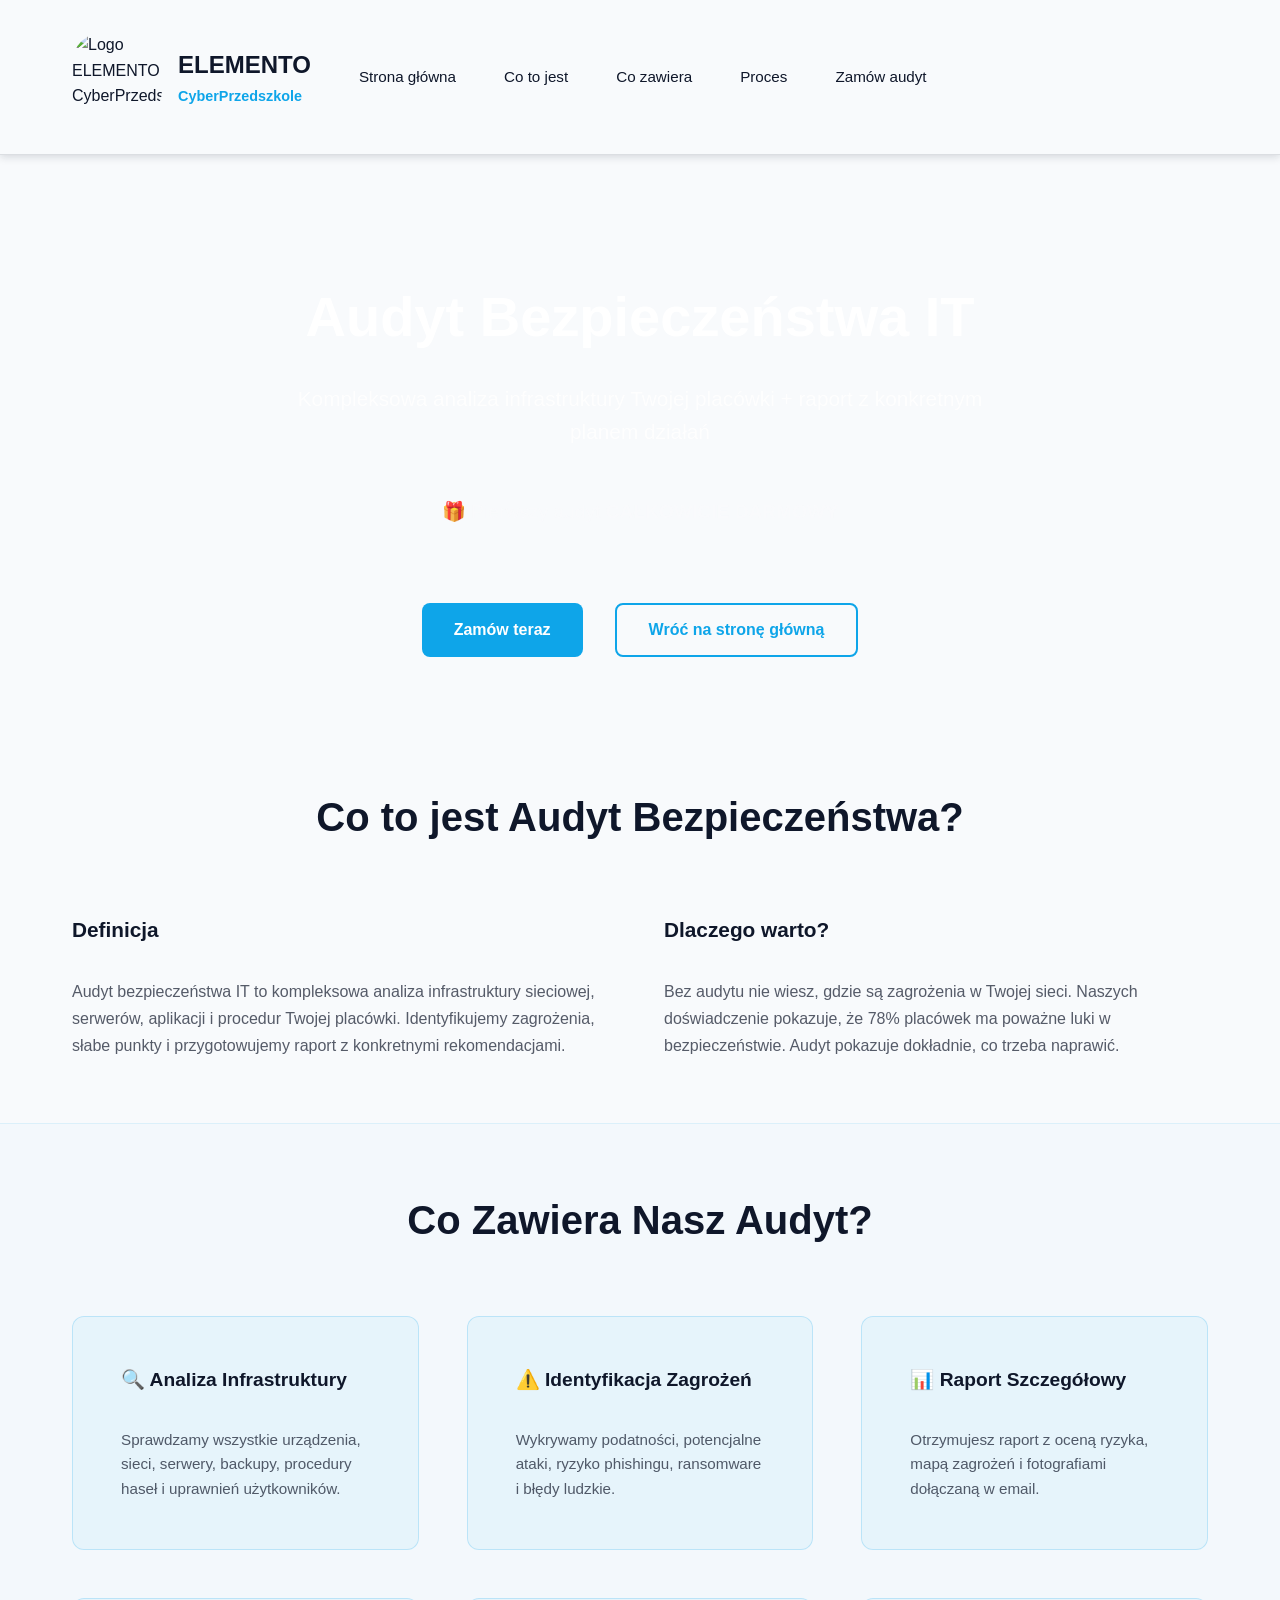
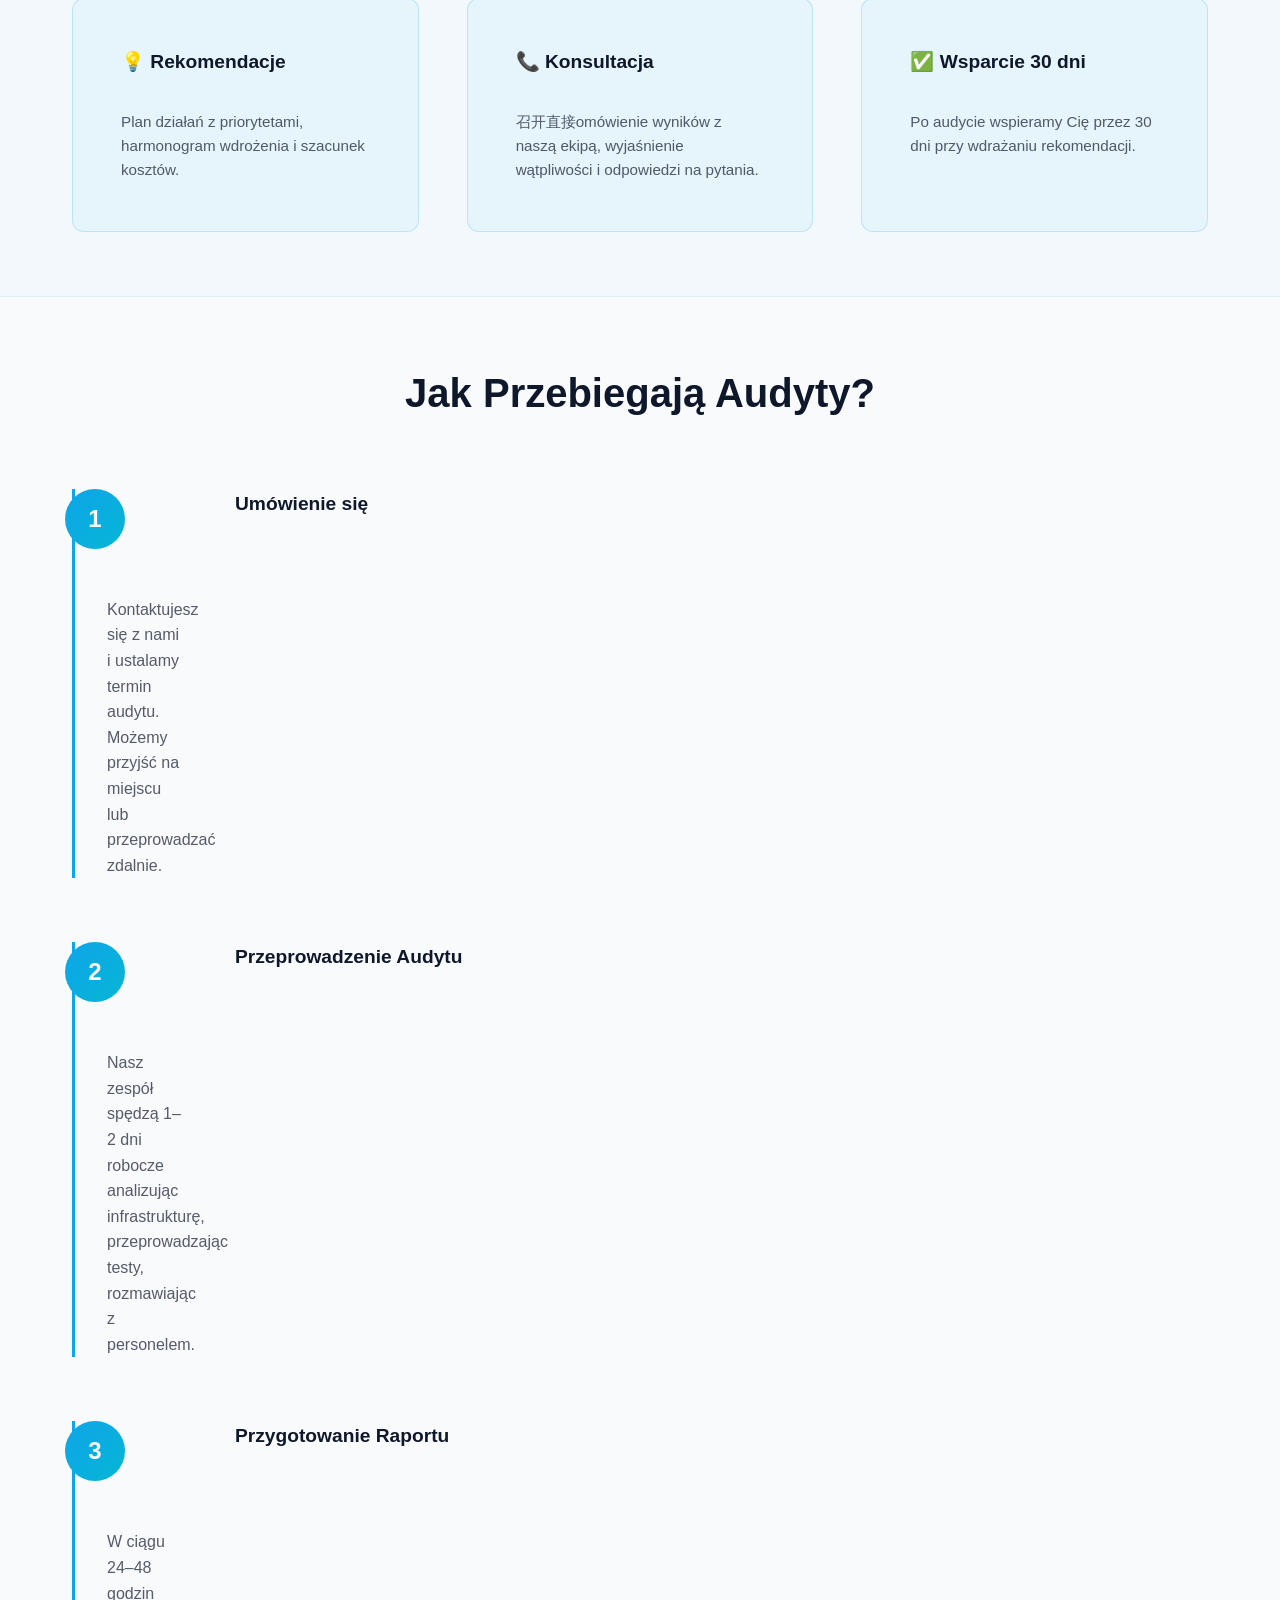
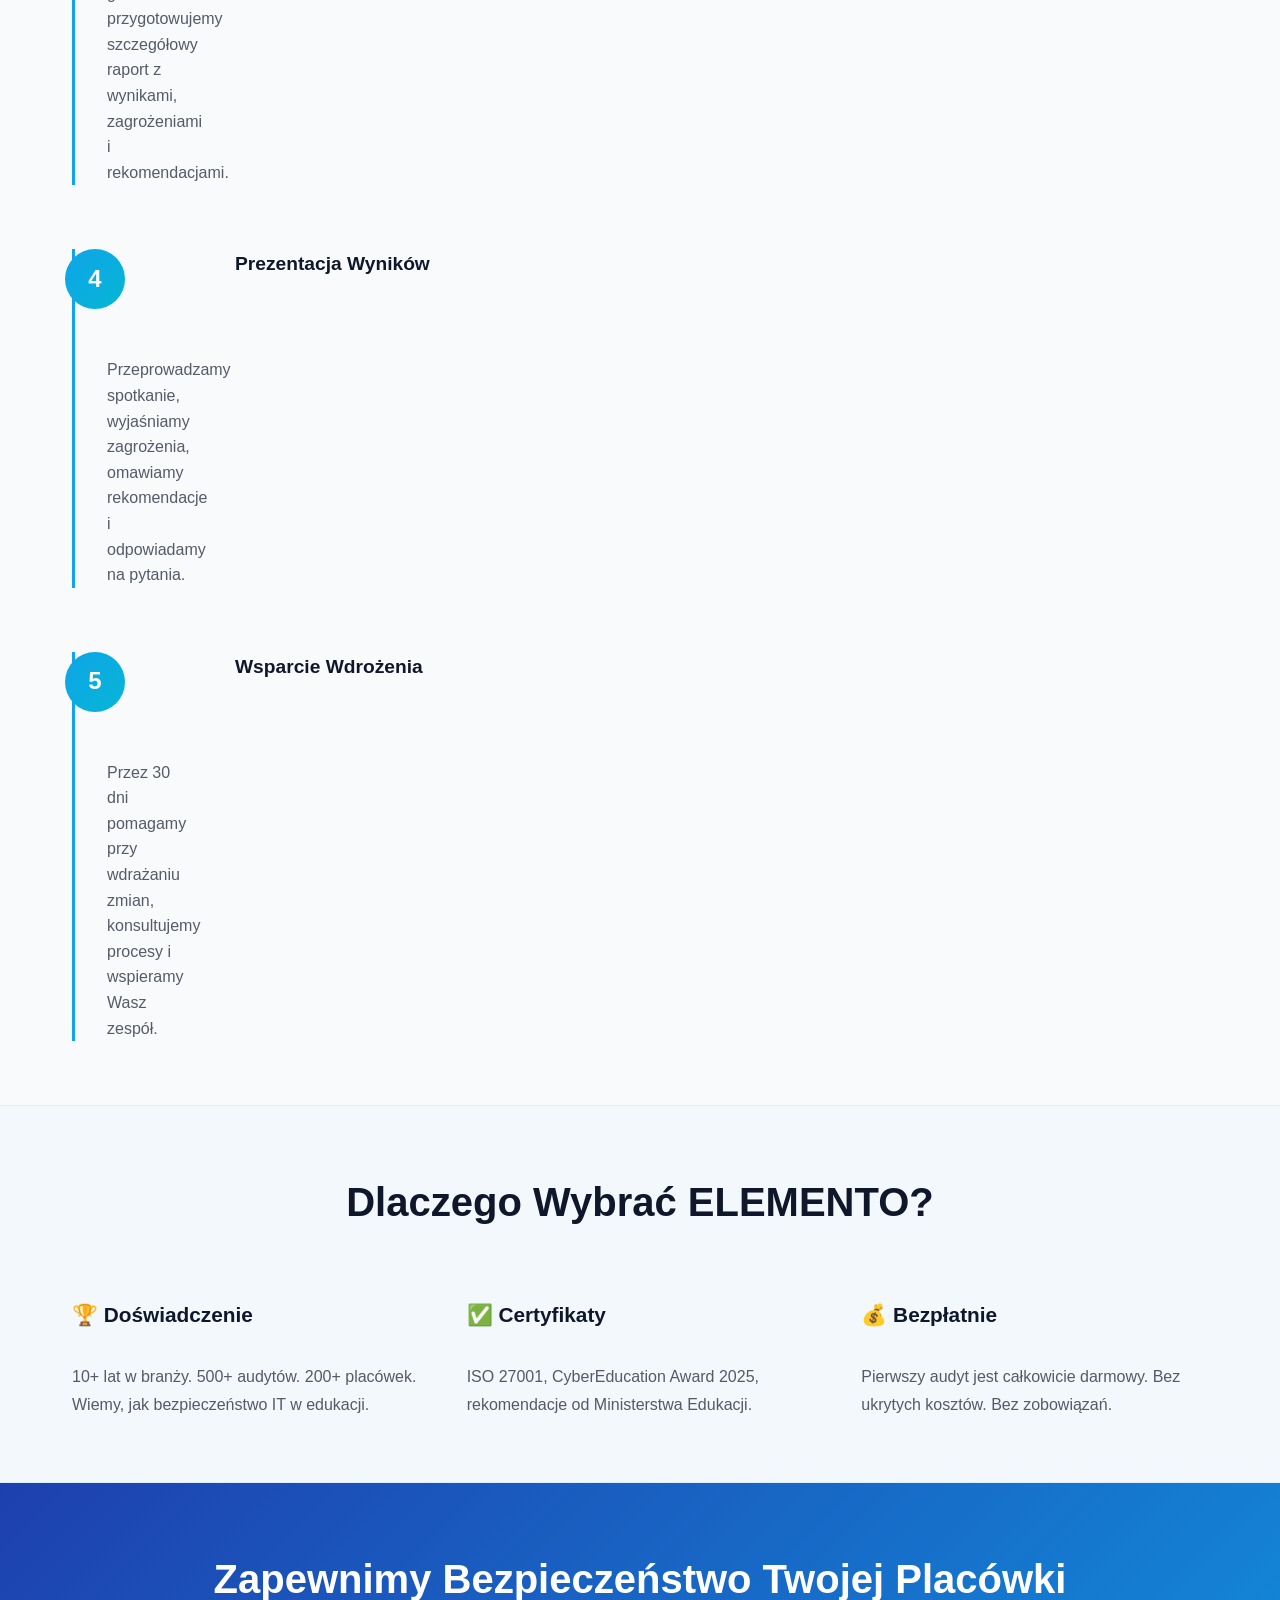
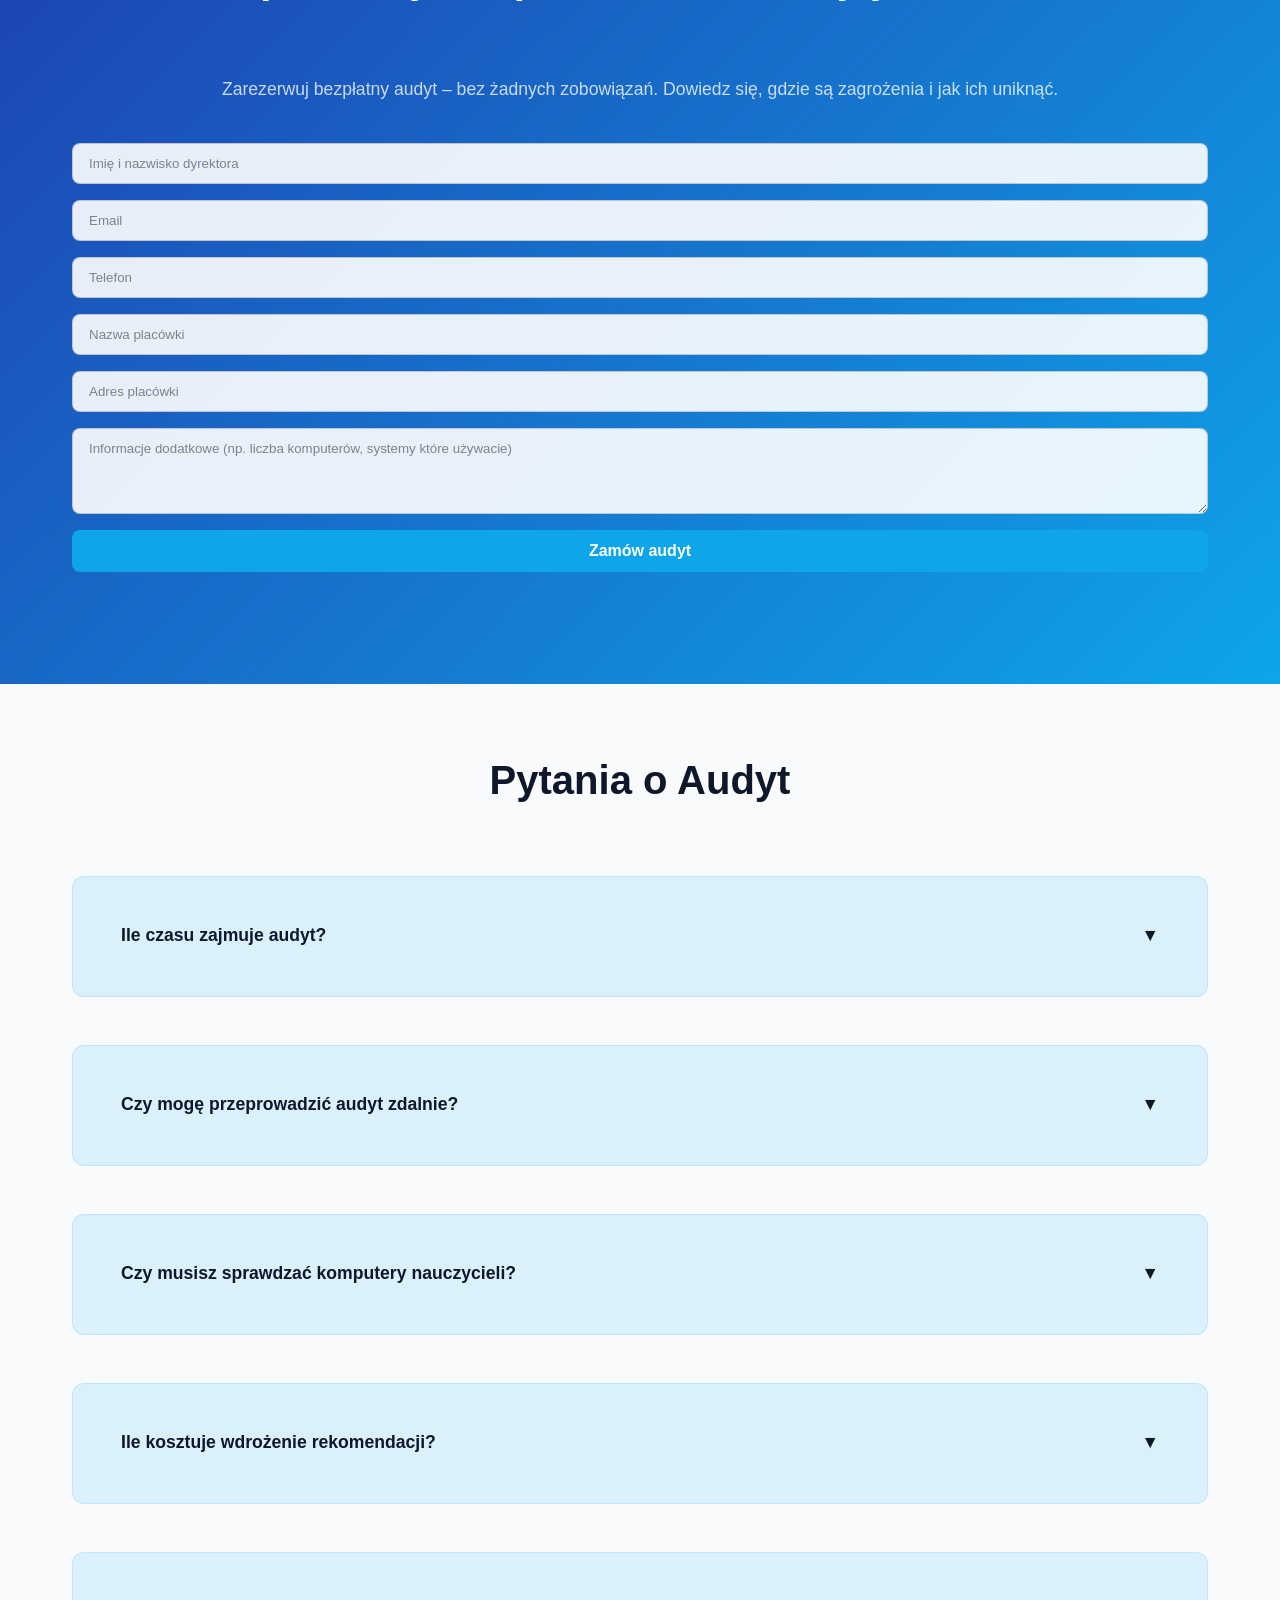
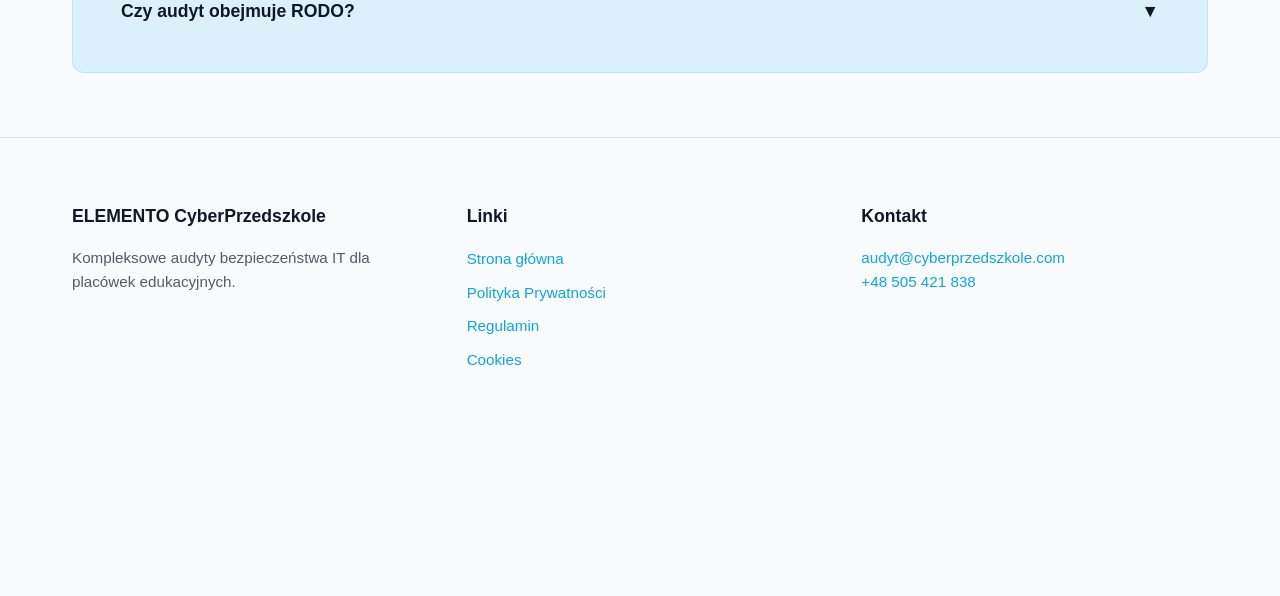
==== commit 6ac7f895: "Add files via upload" ====
--- a/cyberprzedszkole-obecny-białe/audit.html
+++ b/cyberprzedszkole-obecny-białe/audit.html
@@ -21,7 +21,7 @@
     <meta property="og:locale" content="pl_PL">
 
     <!-- Favicon -->
-    <link rel="icon" type="image/png" href="/pirtrues/favicon.png">
+    <link rel="icon" type="image/png" href="pirtrues/favicon.png">
 
     <!-- Stylesheet -->
     <link rel="stylesheet" href="style.css">
@@ -33,7 +33,7 @@
     <header class="main-header">
         <div class="container header-wrapper">
             <div class="logo-section">
-                <img src="/pirtrues/elementologo.png" alt="Logo ELEMENTO CyberPrzedszkole" class="logo-img">
+                <img src="pirtrues/elementologo.png" alt="Logo ELEMENTO CyberPrzedszkole" class="logo-img">
                 <div class="logo-text">
                     <h1 class="logo-title">ELEMENTO</h1>
                     <span class="logo-subtitle">CyberPrzedszkole</span>
@@ -42,7 +42,7 @@
             <div class="menu-toggle" aria-label="Przełącz menu">☰</div>
             <nav class="nav-main">
                 <ul class="nav-list">
-                    <li><a href="/">Strona główna</a></li>
+                    <li><a href="index.html">Strona główna</a></li>
                     <li><a href="#what">Co to jest</a></li>
                     <li><a href="#includes">Co zawiera</a></li>
                     <li><a href="#process">Proces</a></li>
@@ -60,7 +60,7 @@
             <p style="color: rgba(248, 250, 252, 0.9); font-size: 1.2rem; margin-top: 20px;">🎁 Pierwszy audyt <strong>CAŁKOWICIE DARMOWY</strong></p>
             <div class="hero-cta">
                 <button class="btn-primary" onclick="document.getElementById('cta').scrollIntoView({behavior:'smooth'})">Zamów teraz</button>
-                <a href="/" class="btn-secondary">Wróć na stronę główną</a>
+                <a href="index.html" class="btn-secondary">Wróć na stronę główną</a>
             </div>
         </div>
     </section>
@@ -239,10 +239,10 @@
                 <div class="footer-section">
                     <h4>Linki</h4>
                     <ul>
-                        <li><a href="/">Strona główna</a></li>
-                        <li><a href="/privacy.html">Polityka Prywatności</a></li>
-                        <li><a href="/terms.html">Regulamin</a></li>
-                        <li><a href="/cookies.html">Cookies</a></li>
+                        <li><a href="index.html">Strona główna</a></li>
+                        <li><a href="privacy.html">Polityka Prywatności</a></li>
+                        <li><a href="terms.html">Regulamin</a></li>
+                        <li><a href="cookies.html">Cookies</a></li>
                     </ul>
                 </div>
                 <div class="footer-section">
--- a/cyberprzedszkole-obecny-białe/style.css
+++ b/cyberprzedszkole-obecny-białe/style.css
@@ -150,12 +150,20 @@
     background-position: center;
     background-repeat: no-repeat;
     color: var(--color-light);
-    padding: var(--spacing-xl) var(--spacing-md);
+    padding: 8rem var(--spacing-md) 4rem;
     text-align: center;
     min-height: 80vh;
     display: flex;
-    align-items: center;
+    align-items: flex-start;
     justify-content: center;
+}
+
+.hero-cta {
+    display: flex;
+    gap: var(--spacing-md);
+    justify-content: center;
+    flex-wrap: wrap;
+    margin-top: 4rem;
 }
 
 .hero-title {
@@ -179,7 +187,7 @@
     gap: var(--spacing-md);
     justify-content: center;
     flex-wrap: wrap;
-    margin-top: 300px;
+    margin-top: 2cm;
 }
 
 
@@ -675,6 +683,20 @@
     grid-template-columns: repeat(4, 1fr);
     gap: var(--spacing-lg);
     margin-top: var(--spacing-xl);
+    justify-items: center;
+    justify-content: center;
+}
+
+@media (max-width: 1024px) {
+    .certificates-grid {
+        grid-template-columns: repeat(2, 1fr);
+    }
+}
+
+@media (max-width: 650px) {
+    .certificates-grid {
+        grid-template-columns: 1fr;
+    }
 }
 
 .certificate-card {
@@ -773,6 +795,49 @@
 
 .blog-link:hover {
     color: var(--color-accent);
+}
+
+
+/* ================= FAQ SECTION ================= */
+.faq-section {
+    background-color: #f8fafc;
+    padding: var(--spacing-xl) var(--spacing-md);
+    border-top: 1px solid rgba(148, 163, 184, 0.3);
+    border-bottom: 1px solid rgba(148, 163, 184, 0.3);
+}
+.faq-section .faq-item {
+    background: #ffffff;
+    border: 1px solid rgba(148, 163, 184, 0.5);
+    border-radius: 12px;
+    margin-bottom: var(--spacing-md);
+    overflow: hidden;
+    transition: var(--transition);
+    cursor: pointer;
+}
+.faq-section .faq-item:hover {
+    transform: translateY(-2px);
+    box-shadow: 0 8px 20px rgba(15, 23, 42, 0.08);
+}
+.faq-section .faq-item h3 {
+    margin: 0;
+    padding: var(--spacing-md);
+    cursor: pointer;
+    display: flex;
+    align-items: center;
+    justify-content: space-between;
+    background: #e2e8f0;
+    color: #0f172a;
+    font-size: 1.1rem;
+}
+.faq-section .faq-item h3::after {
+    content: "";
+}
+.faq-section .faq-item p {
+    margin: 0;
+    padding: 0 var(--spacing-md) var(--spacing-md) var(--spacing-md);
+    color: #334155;
+    display: block;
+    line-height: 1.6;
 }
 
 
@@ -1100,13 +1165,28 @@
 .faq-content {
     max-height: 0;
     overflow: hidden;
-    transition: max-height 0.4s ease-out;
+    opacity: 0;
+    padding: 0 var(--spacing-lg);
+    transition: max-height 0.35s ease, opacity 0.35s ease, padding 0.35s ease;
+    height: 0;
 }
 
 .faq-item.open .faq-content {
-    max-height: 500px;
+    max-height: 300px;
+    opacity: 1;
+    height: auto;
     padding: var(--spacing-lg);
     background: rgba(14, 165, 233, 0.02);
+}
+
+.faq-btn::after {
+    content: '\25BC';
+    float: right;
+    transition: transform 0.35s ease;
+}
+
+.faq-item.open .faq-btn::after {
+    transform: rotate(180deg);
 }
 
 .faq-content p {
@@ -1325,6 +1405,12 @@
 .contact-form input::placeholder,
 .contact-form textarea::placeholder {
     color: rgba(15, 23, 42, 0.5);
+}
+
+.form-help {
+    font-size: 0.85rem;
+    color: rgba(255, 255, 255, 0.8);
+    margin: -0.5rem 0 0.5rem;
 }
 
 .form-message {
